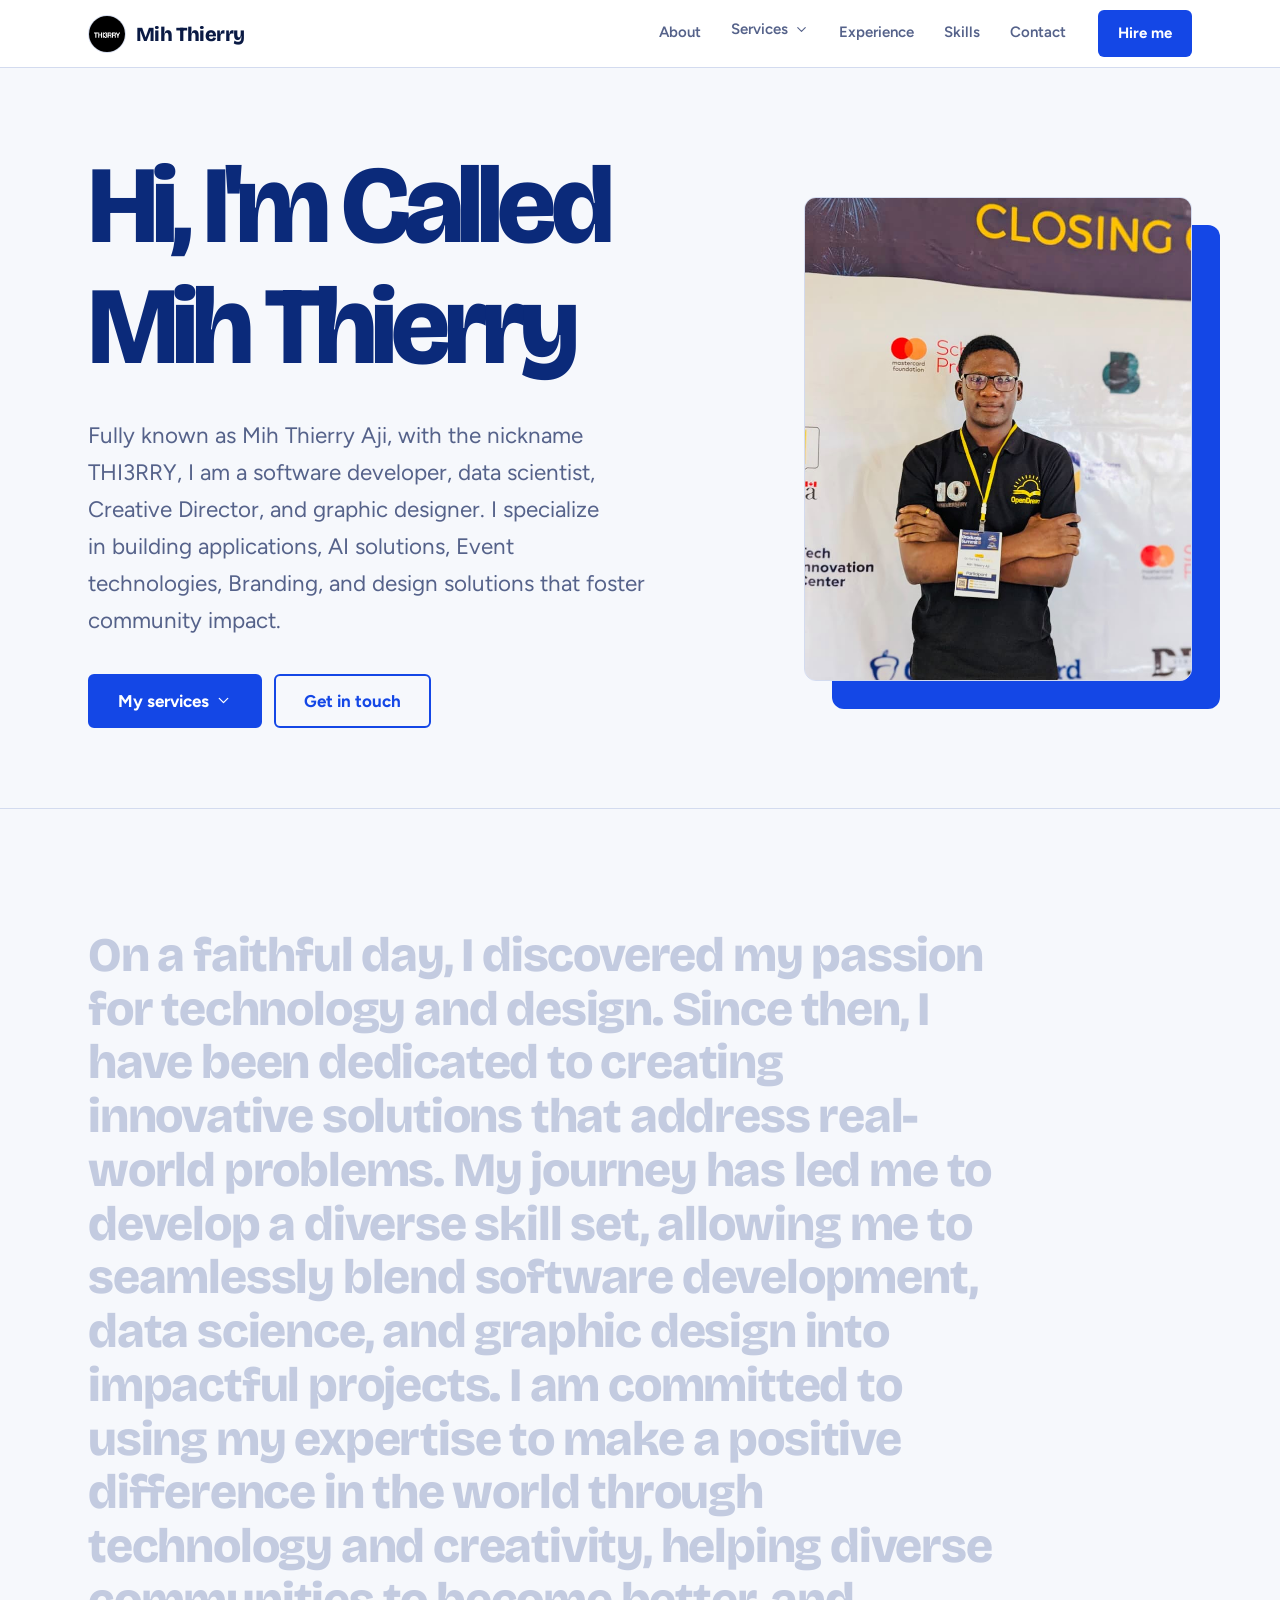
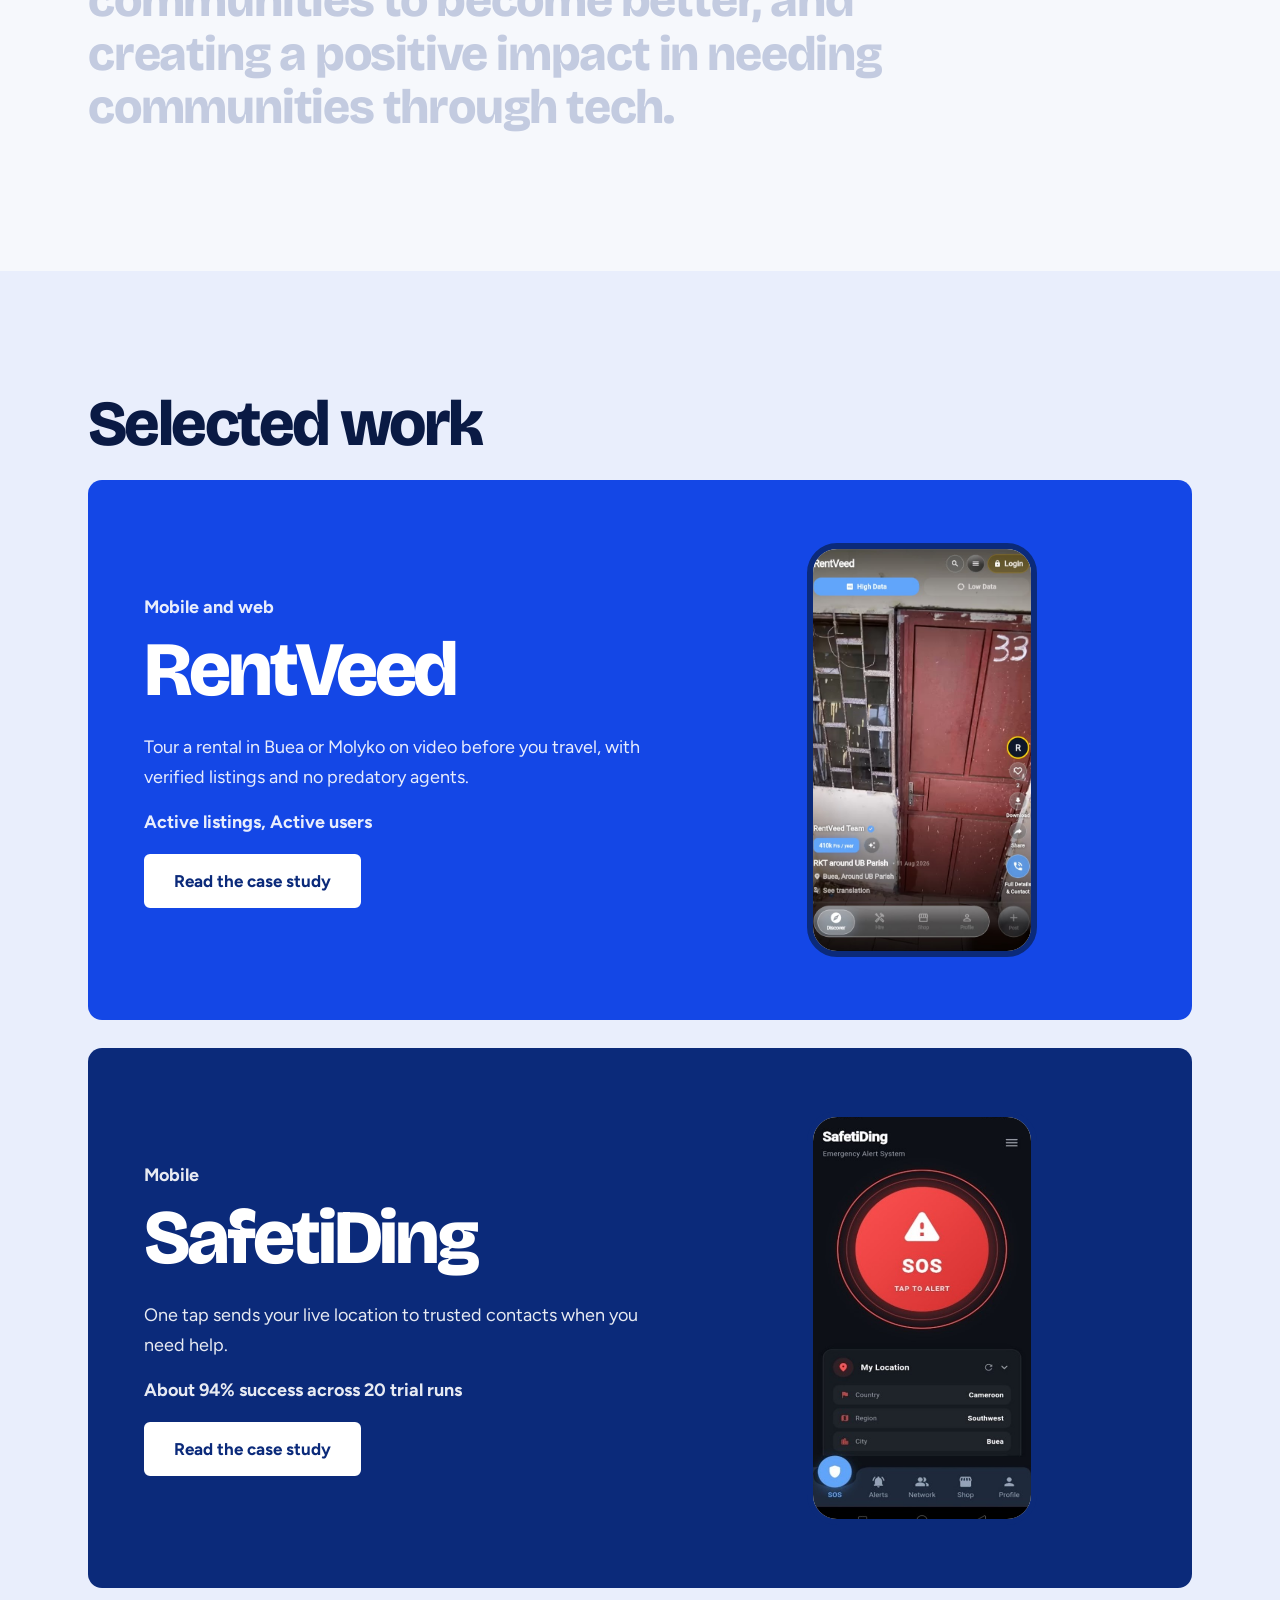
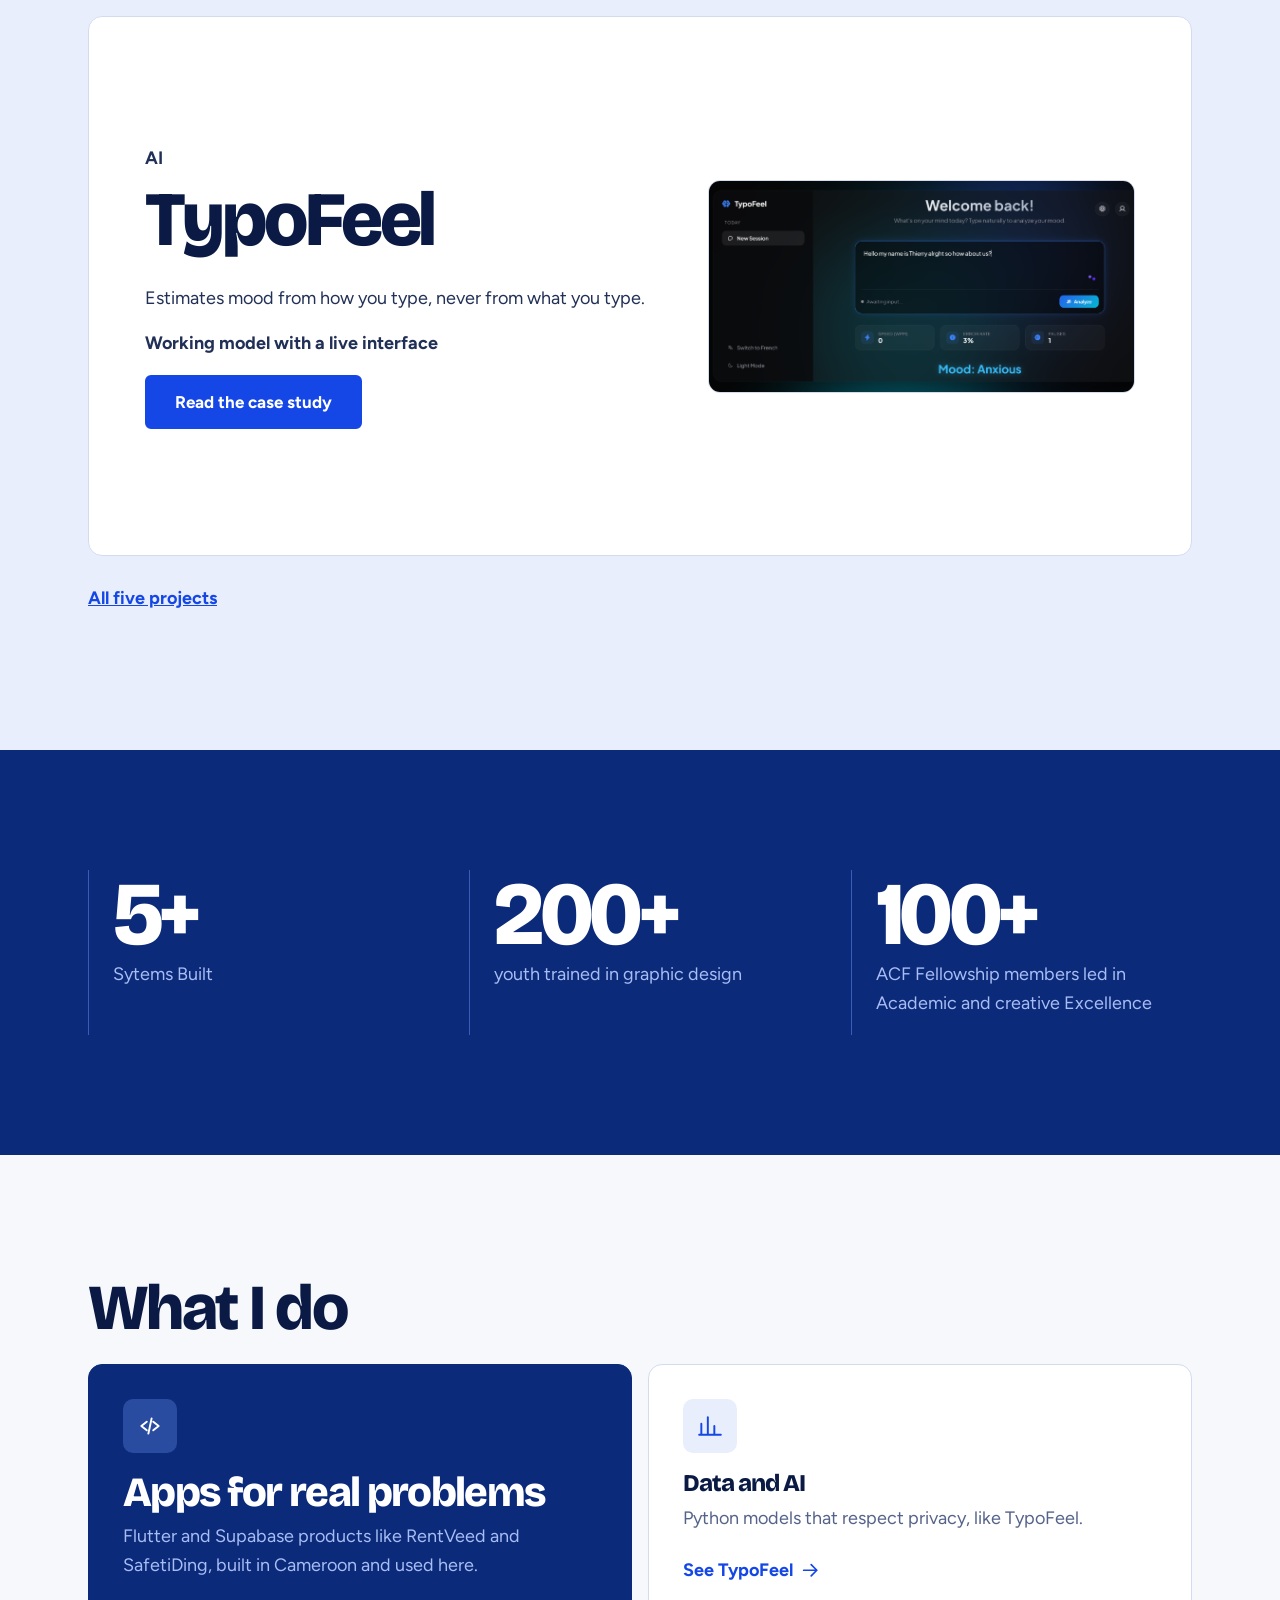
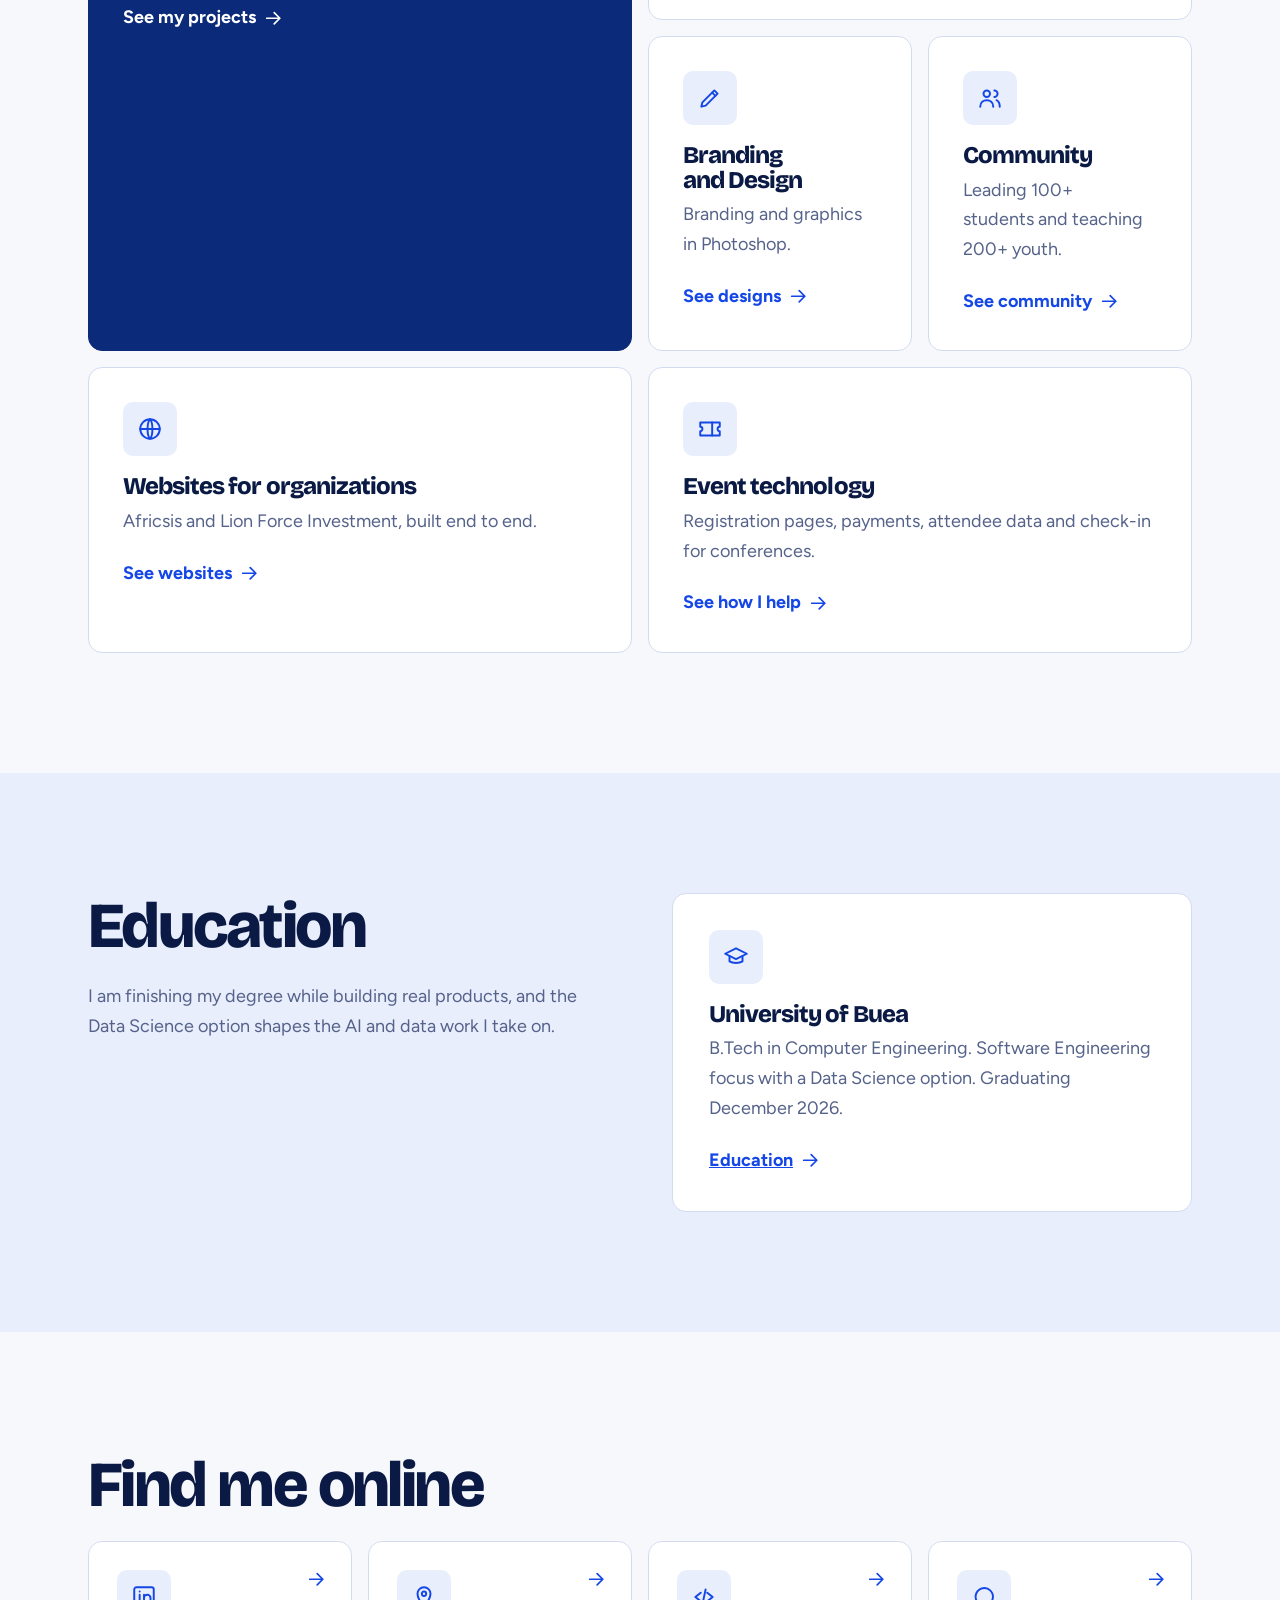
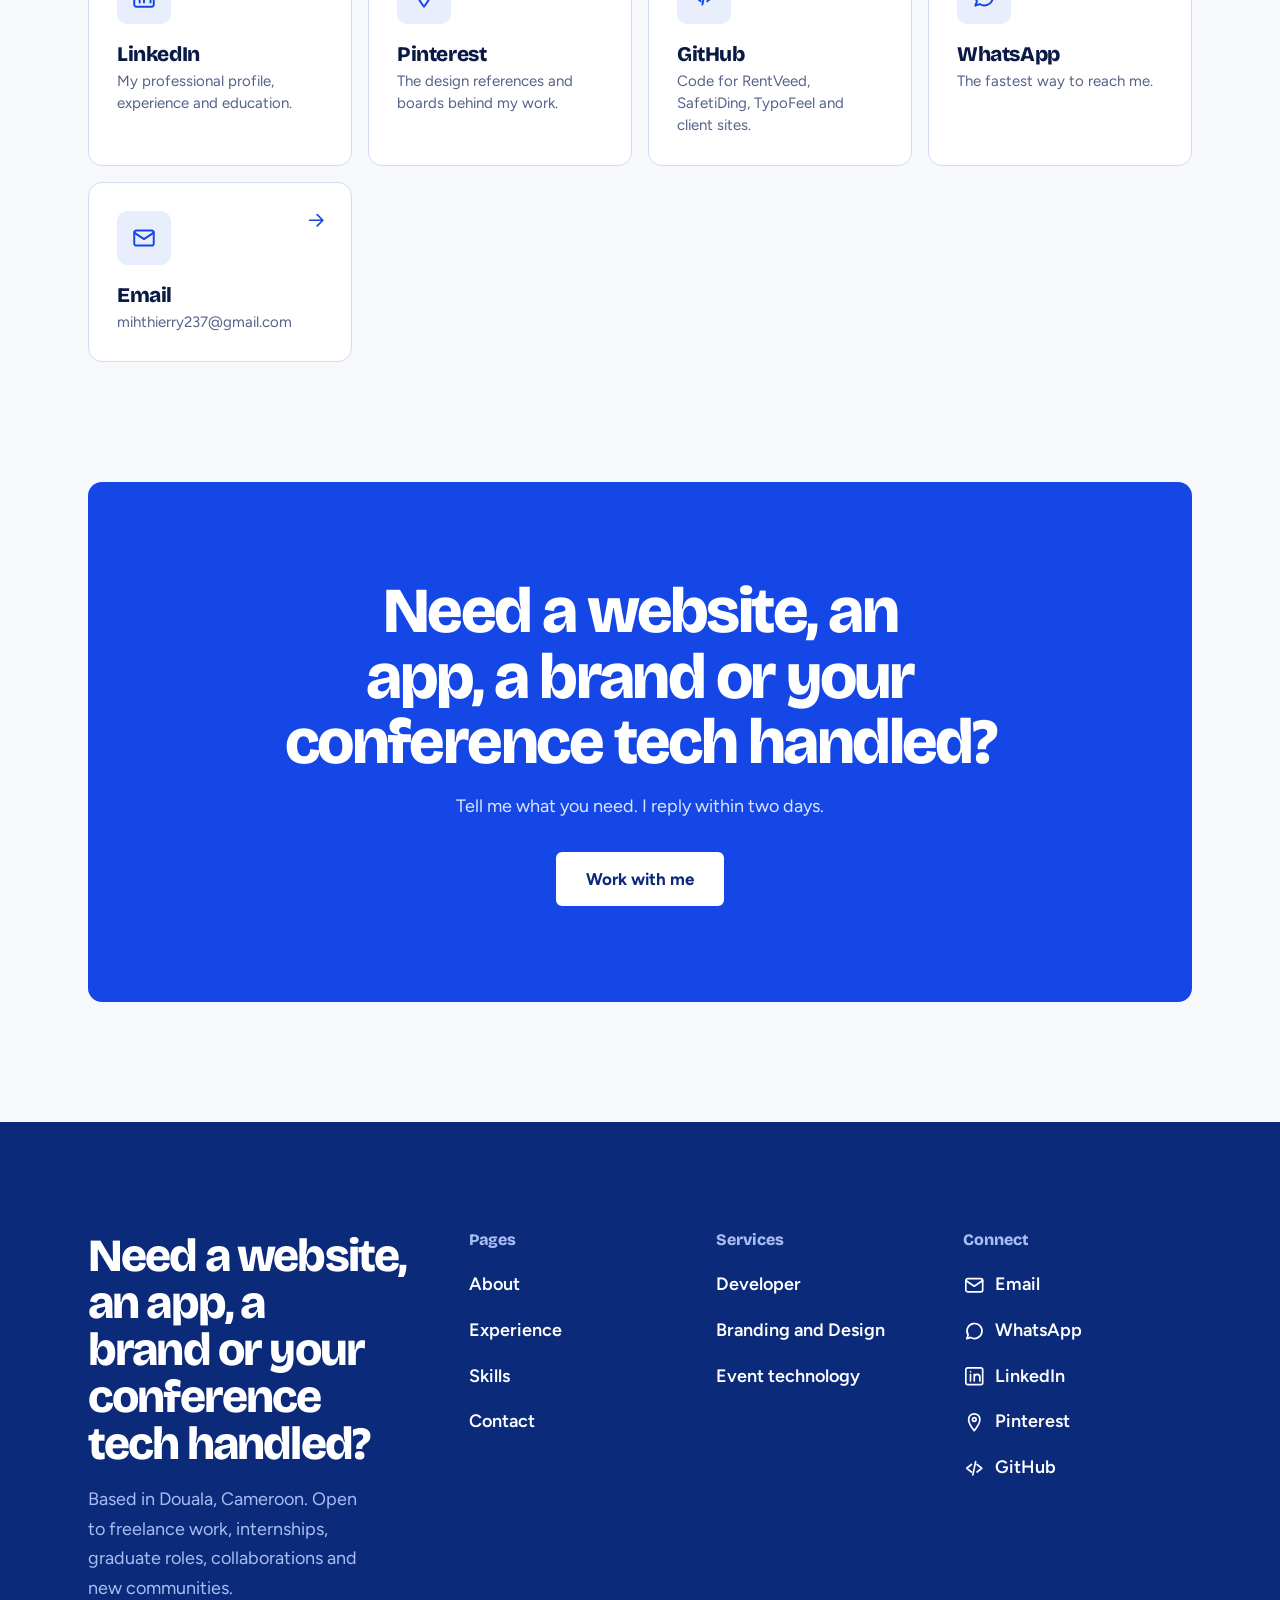
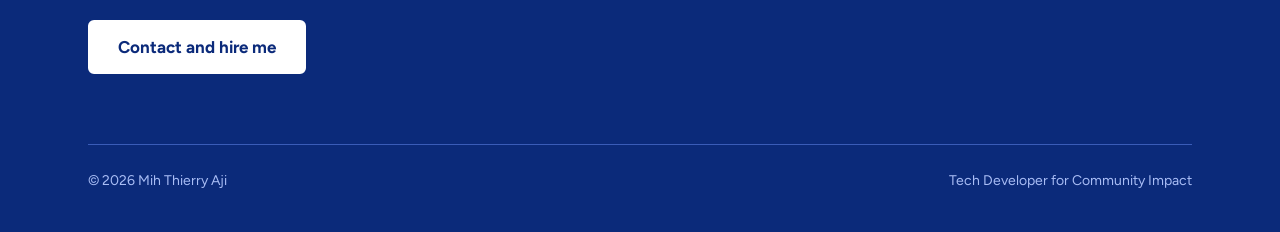
==== index.html @ f226b938 "Initial portfolio" ====
<!doctype html>
<html lang="en">
  <head>
    <meta charset="utf-8" />
    <meta name="viewport" content="width=device-width,initial-scale=1" />
    <title>Mih Thierry | Software Developer, Graphic Designer and Data Scientist</title>
    <meta
      name="description"
      content="Software developer and Data Science graduate in Douala, Cameroon, building apps, AI and design for local problems."
    />
    <link rel="preconnect" href="https://fonts.googleapis.com" />
    <link rel="preconnect" href="https://fonts.gstatic.com" crossorigin />
    <link
      href="https://fonts.googleapis.com/css2?family=Bricolage+Grotesque:opsz,wght@12..96,800&family=Figtree:wght@400;500;600;700&display=swap"
      rel="stylesheet"
    />
    <script>
      function fb(i) {
        var k = +(i.dataset.k || 0),
          X = ["png", "webp", "jpeg"];
        if (k < 3) {
          i.dataset.k = k + 1;
          i.src = i.src.replace(/\.[a-z]+$/i, "." + X[k]);
        } else i.remove();
      }
    </script>
    <link rel="stylesheet" href="css/style.css" />
  </head>
  <body data-page="index">
    <div id="site-header"></div>
    <main>
      <header class="hero h">
        <div class="w g">
          <div>
            <h1>
              <span class="ln"><span>Hi, I'm Called</span></span>
              <span class="ln"><span>Mih Thierry</span></span>
             
            </h1>
            <p>
            Fully known as Mih Thierry Aji, with the nickname THI3RRY, I am a software developer, data scientist, Creative Director, and graphic designer. I specialize in building applications, AI solutions, Event technologies, Branding, and design solutions that foster community impact.
            </p>
            <div class="acts">
              <div data-services></div>
              <a class="btn o" href="contact.html">Get in touch</a>
            </div>
          </div>
          <div class="pf">
            <figure
              class="fig t"
              data-alt="Portrait of Thierry, waist up, natural light, plain background"
            >
              <img
                src="images/home-hero-portrait.jpg"
                alt="Portrait of Thierry, waist up, natural light, plain background"
                onerror="fb(this)"
              />
            </figure>
          </div>
        </div>
      </header>
      <section>
        <div class="w">
          <p class="say">
           On a faithful day, I discovered my passion for technology and design.<br> Since then, I have been dedicated to creating innovative solutions that address real-world problems. <br>My journey has led me to develop a diverse skill set, allowing me to seamlessly blend software development, data science, and graphic design into impactful projects. I am committed to using my expertise to make a positive difference in the world through technology and creativity, helping diverse communities to become better, and creating a positive impact in needing communities through tech.
          </p>
        </div>
      </section>
      <section class="grey">
        <div class="w">
          <h2>Selected work</h2>
          <div class="stk">
            <div class="pc c0">
              <div>
                <p style="margin-bottom: 8px; font-weight: 700">Mobile and web</p>
                <h2>RentVeed</h2>
                <p>
                  Tour a rental in Buea or Molyko on video before you travel, with verified listings
                  and no predatory agents.
                </p>
                <p><b>Active listings, Active users</b></p>
                <a class="btn" href="rentveed.html">Read the case study</a>
              </div>
              <figure
                class="fig p"
                data-alt="RentVeed app on a phone showing the video listing feed"
              >
                <img
                  src="images/rentveed-hero.jpg"
                  alt="RentVeed app on a phone showing the video listing feed"
                  onerror="fb(this)"
                />
              </figure>
            </div>
            <div class="pc c1">
              <div>
                <p style="margin-bottom: 8px; font-weight: 700">Mobile</p>
                <h2>SafetiDing</h2>
                <p>One tap sends your live location to trusted contacts when you need help.</p>
                <p><b>About 94% success across 20 trial runs</b></p>
                <a class="btn" href="safetiding.html">Read the case study</a>
              </div>
              <figure class="fig p" data-alt="SafetiDing SOS screen on a phone">
                <img
                  src="images/safetiding-hero.jpg"
                  alt="SafetiDing SOS screen on a phone"
                  onerror="fb(this)"
                />
              </figure>
            </div>
            <div class="pc c2">
              <div>
                <p style="margin-bottom: 8px; font-weight: 700">AI</p>
                <h2>TypoFeel</h2>
                <p>Estimates mood from how you type, never from what you type.</p>
                <p><b>Working model with a live interface</b></p>
                <a class="btn" href="typofeel.html">Read the case study</a>
              </div>
               <figure class="fig" data-alt="TypoFeel interface">
              <img src="images/typofeel-hero.jpg" alt="TypoFeel interface" onerror="fb(this)" />
            </figure>
            </div>
          </div>
          <p style="margin-top: 20px">
            <a href="developer.html" style="color: var(--blue); font-weight: 700">
              All five projects
            </a>
          </p>
        </div>
      </section>
      <section class="dark">
        <div class="w">
          <div class="nums">
            <div>
              <b data-c="5">5+</b>
              <p>Sytems Built</p>
            </div>
            
            <div>
              <b data-c="200">200+</b>
              <p>youth trained in graphic design</p>
            </div>
            <div>
              <b data-c="100">100+</b>
              <p>ACF Fellowship members led in Academic and creative Excellence</p>
            </div>
          </div>
        </div>
      </section>
      <section>
        <div class="w">
          <h2>What I do</h2>
          <div class="bento">
            <a class="bc big" href="developer.html">
              <span class="ib">
                <svg class="ic" aria-hidden="true"><use href="#i-code" /></svg>
              </span>
              <h3>Apps for real problems</h3>
              <p>
                Flutter and Supabase products like RentVeed and SafetiDing, built in Cameroon and
                used here.
              </p>
              <span class="more">
                See my projects
                <svg class="ic" aria-hidden="true"><use href="#i-arrow" /></svg>
              </span>
            </a>
            <a class="bc w2" href="typofeel.html">
              <span class="ib">
                <svg class="ic" aria-hidden="true"><use href="#i-chart" /></svg>
              </span>
              <h3>Data and AI</h3>
              <p>Python models that respect privacy, like TypoFeel.</p>
              <span class="more">
                See TypoFeel
                <svg class="ic" aria-hidden="true"><use href="#i-arrow" /></svg>
              </span>
            </a>
            <a class="bc" href="design.html">
              <span class="ib">
                <svg class="ic" aria-hidden="true"><use href="#i-pen" /></svg>
              </span>
              <h3>Branding and Design</h3>
              <p>Branding and graphics in Photoshop.</p>
              <span class="more">
                See designs
                <svg class="ic" aria-hidden="true"><use href="#i-arrow" /></svg>
              </span>
            </a>
            <a class="bc" href="about.html#community">
              <span class="ib">
                <svg class="ic" aria-hidden="true"><use href="#i-users" /></svg>
              </span>
              <h3>Community</h3>
              <p>Leading 100+ students and teaching 200+ youth.</p>
              <span class="more">
                See community
                <svg class="ic" aria-hidden="true"><use href="#i-arrow" /></svg>
              </span>
            </a>
            <a class="bc w2" href="developer.html">
              <span class="ib">
                <svg class="ic" aria-hidden="true"><use href="#i-globe" /></svg>
              </span>
              <h3>Websites for organizations</h3>
              <p>Africsis and Lion Force Investment, built end to end.</p>
              <span class="more">
                See websites
                <svg class="ic" aria-hidden="true"><use href="#i-arrow" /></svg>
              </span>
            </a>
            <a class="bc w2" href="events.html">
              <span class="ib">
                <svg class="ic" aria-hidden="true"><use href="#i-ticket" /></svg>
              </span>
              <h3>Event technology</h3>
              <p>Registration pages, payments, attendee data and check-in for conferences.</p>
              <span class="more">
                See how I help
                <svg class="ic" aria-hidden="true"><use href="#i-arrow" /></svg>
              </span>
            </a>
          </div>
        </div>
      </section>
      <section class="grey">
        <div class="w two" style="align-items: start">
          <div>
            <h2>Education</h2>
            <p>
              I am finishing my degree while building real products, and the Data Science option
              shapes the AI and data work I take on.
            </p>
          </div>
          <div class="card">
            <div class="ib">
              <svg class="ic" aria-hidden="true"><use href="#i-cap" /></svg>
            </div>
            <h3>University of Buea</h3>
            <p>
              B.Tech in Computer Engineering. Software Engineering focus with a Data Science option.
              Graduating December 2026.
            </p>
            <a class="more" href="about.html#education">
              Education
              <svg class="ic" aria-hidden="true"><use href="#i-arrow" /></svg>
            </a>
          </div>
        </div>
      </section>
      <section>
        <div class="w">
          <h2>Find me online</h2>
          <div class="scs">
            <a
              class="sc"
              href="https://www.linkedin.com/in/mih-thierry-01a104377"
              target="_blank"
              rel="noopener"
            >
              <span class="ib">
                <svg class="ic" aria-hidden="true"><use href="#i-in" /></svg>
              </span>
              <b>LinkedIn</b>
              <span>My professional profile, experience and education.</span>
              <svg class="ic go" aria-hidden="true"><use href="#i-arrow" /></svg>
            </a>
            <a class="sc" href="https://pin.it/66Hg5fz6U" target="_blank" rel="noopener">
              <span class="ib">
                <svg class="ic" aria-hidden="true"><use href="#i-pin" /></svg>
              </span>
              <b>Pinterest</b>
              <span>The design references and boards behind my work.</span>
              <svg class="ic go" aria-hidden="true"><use href="#i-arrow" /></svg>
            </a>
            <a class="sc" href="https://github.com/THI3RRY-ui" target="_blank" rel="noopener">
              <span class="ib">
                <svg class="ic" aria-hidden="true"><use href="#i-code" /></svg>
              </span>
              <b>GitHub</b>
              <span>Code for RentVeed, SafetiDing, TypoFeel and client sites.</span>
              <svg class="ic go" aria-hidden="true"><use href="#i-arrow" /></svg>
            </a>
            <a class="sc" href="https://wa.me/237654989932" target="_blank" rel="noopener">
              <span class="ib">
                <svg class="ic" aria-hidden="true"><use href="#i-chat" /></svg>
              </span>
              <b>WhatsApp</b>
              <span>The fastest way to reach me.</span>
              <svg class="ic go" aria-hidden="true"><use href="#i-arrow" /></svg>
            </a>
            <a class="sc" href="mailto:mihthierry237@gmail.com">
              <span class="ib">
                <svg class="ic" aria-hidden="true"><use href="#i-mail" /></svg>
              </span>
              <b>Email</b>
              <span>mihthierry237@gmail.com</span>
              <svg class="ic go" aria-hidden="true"><use href="#i-arrow" /></svg>
            </a>
          </div>
        </div>
      </section>
      <section style="padding-top: 0">
        <div class="w">
          <div class="cta">
            <h2>Need a website, an app, a brand or your conference tech handled?</h2>
            <p>Tell me what you need. I reply within two days.</p>
            <a class="btn" href="contact.html">Work with me</a>
          </div>
        </div>
      </section>
    </main>
    <div id="site-footer"></div>
    <script src="js/layout.js"></script>
    <script src="js/main.js"></script>
  </body>
</html>
---- css/style.css ----
/* ===== Colors: change the whole site here ===== */
:root {
  --bg: #f6f8fc;
  --ink: #0a1a44;
  --mut: #55628a;
  --blue: #1447e6;
  --deep: #0b2a7a;
  --tint: #e9eefc;
  --line: #d3dbef;
  --amb: #f5b324;
}


/* ===== Reset and base ===== */
* {
  box-sizing: border-box;
  margin: 0;
  padding: 0;
}
html {
  scroll-behavior: smooth;
}
body {
  font:
    18px/1.65 Figtree,
    system-ui,
    sans-serif;
  color: var(--ink);
  background: var(--bg);
  -webkit-font-smoothing: antialiased;
  overflow-x: hidden;
}
h1,
h2,
h3 {
  font-family: "Bricolage Grotesque", system-ui, sans-serif;
  font-weight: 800;
  letter-spacing: -0.04em;
  line-height: 1.02;
}
a {
  color: inherit;
}
.w {
  max-width: 1160px;
  margin: auto;
  padding: 0 28px;
}
section {
  padding: 120px 0;
}
p {
  color: var(--mut);
  max-width: 60ch;
  margin-bottom: 16px;
}
h1 {
  font-size: clamp(3rem, 8vw, 6.8rem);
}
h2 {
  font-size: clamp(2.2rem, 5vw, 4rem);
  margin-bottom: 24px;
}
h3 {
  font-size: 1.5rem;
  margin-bottom: 8px;
}
/* ===== Navigation and mobile menu ===== */
nav.top {
  position: fixed;
  top: 0;
  left: 0;
  right: 0;
  z-index: 50;
  height: 68px;
  background: #fff;
  border-bottom: 1px solid var(--line);
}
nav.top .w {
  display: flex;
  align-items: center;
  height: 68px;
  gap: 8px;
}
nav.top .me {
  font: 800 20px "Bricolage Grotesque";
  letter-spacing: -0.03em;
  text-decoration: none;
  margin-right: auto;
}
.dl {
  display: flex;
  gap: 6px;
}
nav.top a.l {
  text-decoration: none;
  font-size: 15px;
  font-weight: 600;
  color: var(--mut);
  padding: 6px 12px;
  border-bottom: 2px solid transparent;
  transition:
    color 0.2s,
    border-color 0.2s;
}
nav.top a.l:hover,
nav.top a.on {
  color: var(--blue);
  border-color: var(--blue);
}
.pill {
  background: var(--blue);
  color: #fff;
  text-decoration: none;
  font-weight: 700;
  font-size: 15px;
  padding: 11px 20px;
  border-radius: 6px;
  margin-left: 12px;
  transition: background 0.2s;
}
.pill:hover {
  background: var(--deep);
}
#mb {
  display: none;
  width: 48px;
  height: 48px;
  border: 1.5px solid var(--ink);
  border-radius: 8px;
  background: none;
  position: relative;
  cursor: pointer;
}
#mb i,
#mb i:before,
#mb i:after {
  position: absolute;
  height: 2px;
  background: var(--ink);
  transition:
    transform 0.25s,
    top 0.25s,
    background 0.25s;
}
#mb i {
  left: 12px;
  right: 12px;
  top: 22px;
}
#mb i:before,
#mb i:after {
  content: "";
  left: 0;
  right: 0;
}
#mb i:before {
  top: -7px;
}
#mb i:after {
  top: 7px;
}
nav.top.open #mb i {
  background: transparent;
}
nav.top.open #mb i:before {
  top: 0;
  transform: rotate(45deg);
}
nav.top.open #mb i:after {
  top: 0;
  transform: rotate(-45deg);
}
.dl .m {
  display: none;
}
/* ===== Hero and page headers ===== */
.hero {
  padding: 150px 0 80px;
  border-bottom: 1px solid var(--line);
}
.hero.s {
  padding: 170px 0 80px;
}
.hero h1 {
  color: var(--deep);
}
.hero p {
  font-size: clamp(1.15rem, 2vw, 1.4rem);
  margin: 26px 0 34px;
  max-width: 40ch;
}
.hero h1,
.hero p,
.hero .acts {
  animation: in 1s cubic-bezier(0.16, 1, 0.3, 1) both;
}
.hero p,
.hero .acts {
  animation-delay: 0.2s;
}
.hero.h h1 {
  animation: none;
}
@keyframes in {
  from {
    opacity: 0;
    transform: translateY(34px);
  }
}
.hero .g {
  display: grid;
  grid-template-columns: 1.25fr 0.75fr;
  gap: 70px;
  align-items: center;
}
.ln {
  display: block;
  overflow: hidden;
  padding-bottom: 0.08em;
}
.ln > span {
  display: block;
  animation: ln 1.1s cubic-bezier(0.16, 1, 0.3, 1) both;
}
.ln:nth-child(2) > span {
  animation-delay: 0.12s;
}
.ln:nth-child(3) > span {
  animation-delay: 0.24s;
}
@keyframes ln {
  from {
    transform: translateY(105%);
  }
}
.pf {
  position: relative;
}
/* ===== Home portrait ===== */
.pf:before {
  content: "";
  position: absolute;
  left: 28px;
  top: 28px;
  right: -28px;
  bottom: -28px;
  background: var(--blue);
  border-radius: 12px;
}
.pf /* ===== Image slots and placeholders ===== */
.fig {
  position: relative;
  z-index: 1;
}
.hf {
  display: grid;
  grid-template-columns: repeat(3, 1fr);
  gap: 30px;
  margin-top: 80px;
  padding-top: 28px;
  border-top: 1px solid var(--line);
}
.hf b {
  display: block;
  font-size: 14px;
  color: var(--blue);
  margin-bottom: 2px;
}
.acts {
  display: flex;
  gap: 12px;
  flex-wrap: wrap;
}
/* ===== Buttons ===== */
.btn {
  display: inline-block;
  padding: 15px 28px;
  border-radius: 6px;
  font: 700 17px Figtree;
  text-decoration: none;
  background: var(--blue);
  color: #fff;
  border: 2px solid var(--blue);
  cursor: pointer;
  transition:
    background 0.2s,
    color 0.2s,
    transform 0.2s;
}
.btn:hover {
  background: var(--deep);
  border-color: var(--deep);
  transform: translateY(-3px);
}
.btn.o {
  background: none;
  color: var(--blue);
}
.btn.o:hover {
  background: var(--blue);
  color: #fff;
}
.dark {
  background: var(--deep);
  color: #fff;
}
.dark p {
  color: #a9bdf5;
}
.grey {
  background: var(--tint);
}
/* ===== Home: statement that lights up while scrolling ===== */
.say {
  font: 800 clamp(1.5rem, 4.6vw, 3rem)/1.12 "Bricolage Grotesque";
  letter-spacing: -0.025em;
  max-width: 19em;
  color: var(--ink);
}
.say span {
  color: #c3cbe0;
  transition: color 0.35s;
}
.say span.on {
  color: var(--ink);
}
/* ===== Home: stacked project panels ===== */
.stk .pc {
  position: sticky;
  top: 96px;
  display: grid;
  grid-template-columns: 1.1fr 0.9fr;
  gap: 40px;
  align-items: center;
  min-height: 540px;
  padding: 56px;
  border-radius: 14px;
  margin-bottom: 28px;
  background: var(--bgc);
  color: var(--fg);
}
.pc:nth-child(2) {
  top: 116px;
}
.pc:nth-child(3) {
  top: 136px;
}
.pc h2 {
  font-size: clamp(2.8rem, 6vw, 5rem);
}
.pc p {
  color: inherit;
  opacity: 0.9;
}
.c0 {
  --bgc: var(--blue);
  --fg: #fff;
}
.c1 {
  --bgc: var(--deep);
  --fg: #fff;
}
.c2 {
  --bgc: #fff;
  --fg: var(--ink);
  border: 1px solid var(--line);
}
.c0 .btn,
.c1 .btn {
  background: #fff;
  color: var(--deep);
  border-color: #fff;
}
.c0 .btn:hover,
.c1 .btn:hover {
  background: var(--amb);
  border-color: var(--amb);
  color: var(--ink);
}
/* ===== Home: What I do tiles ===== */
.bento {
  display: grid;
  grid-template-columns: repeat(4, 1fr);
  gap: 16px;
}
.bc {
  border-radius: 14px;
  padding: 34px;
  background: #fff;
  border: 1px solid var(--line);
  transition:
    background 0.3s,
    color 0.3s,
    border-color 0.3s;
}
.bc p {
  transition: color 0.3s;
}
.bc.big {
  grid-column: span 2;
  grid-row: span 2;
  background: var(--deep);
  color: #fff;
  border-color: var(--deep);
}
.bc.big p {
  color: #a9bdf5;
}
.bc.big h3 {
  font-size: 2.6rem;
}
.w2 {
  grid-column: span 2;
}
.bc.wide {
  grid-column: span 4;
  background: var(--tint);
}
/* ===== Numbers and call to action ===== */
.nums {
  display: grid;
  grid-template-columns: repeat(auto-fit, minmax(200px, 1fr));
  gap: 40px;
}
.nums b {
  display: block;
  font: 800 clamp(3.2rem, 7vw, 5.6rem)/1 "Bricolage Grotesque";
  letter-spacing: -0.05em;
}
.cta {
  background: var(--blue);
  color: #fff;
  border-radius: 14px;
  padding: 96px 40px;
  text-align: center;
}
.cta h2 {
  max-width: 14em;
  margin: 0 auto 18px;
}
.cta p {
  margin: 0 auto 30px;
  color: #dbe5ff;
}
.cta .btn {
  background: #fff;
  color: var(--deep);
  border-color: #fff;
}
.cta .btn:hover {
  background: var(--amb);
  border-color: var(--amb);
  color: var(--ink);
}
.fig {
  position: relative;
  overflow: hidden;
  border-radius: 12px;
  background: var(--tint);
  border: 1px solid var(--line);
  aspect-ratio: 40/20;
  display: flex;
  align-items: center;
  justify-content: center;
  text-align: center;
  padding: 20px;
}
.fig:after {
  content: attr(data-alt);
  color: var(--blue);
  font-weight: 600;
  font-size: 15px;
  max-width: 26ch;
  line-height: 1.4;
}
.fig img {
  position: absolute;
  inset: 0;
  width: 100%;
  height: 100%;
  object-fit: cover;
  z-index: 1;
}
.fig.p {
  aspect-ratio: 15/27;
  max-width: 230px;
  margin: auto;
  border: 6px solid var(--deep);
  border-radius: 30px;
}
.fig.sq {
  aspect-ratio: 1;
}
.fig.t {
  aspect-ratio: 4/5;
}
/* ===== Cards and layouts ===== */
.gal {
  display: grid;
  gap: 20px;
  grid-template-columns: repeat(auto-fit, minmax(280px, 1fr));
  align-items: center;
}
.cards {
  display: grid;
  grid-template-columns: repeat(auto-fit, minmax(280px, 1fr));
  gap: 20px;
}
.card {
  background: #fff;
  border: 1px solid var(--line);
  border-radius: 14px;
  padding: 36px;
  transition:
    border-color 0.25s,
    transform 0.25s;
}
.card:hover {
  border-color: var(--blue);
  transform: translateY(-5px);
}
.card.d {
  background: var(--deep);
  color: #fff;
  border-color: var(--deep);
}
.card.d p {
  color: #a9bdf5;
}
.two {
  display: grid;
  grid-template-columns: 1fr 1fr;
  gap: 64px;
  align-items: center;
}
/* ===== Developer page list and filters ===== */
.list a {
  display: flex;
  justify-content: space-between;
  align-items: baseline;
  gap: 20px;
  padding: 30px 0;
  border-top: 1px solid var(--line);
  text-decoration: none;
  transition:
    padding 0.35s,
    color 0.25s;
}
.list a:last-child {
  border-bottom: 1px solid var(--line);
}
.list a:hover {
  padding-left: 18px;
  color: var(--blue);
}
.list h3 {
  font-size: clamp(1.7rem, 3.6vw, 2.7rem);
  margin: 0;
}
.list span {
  color: var(--mut);
  font-weight: 600;
  white-space: nowrap;
}
.chips {
  display: flex;
  gap: 8px;
  flex-wrap: wrap;
  margin-bottom: 30px;
}
.chips button {
  font: 700 15px Figtree;
  padding: 10px 20px;
  border-radius: 6px;
  border: 1.5px solid var(--ink);
  background: none;
  color: var(--ink);
  cursor: pointer;
}
.chips button.on {
  background: var(--ink);
  color: #fff;
}
/* ===== Project pages: facts, tags and lists ===== */
.facts {
  display: grid;
  grid-template-columns: repeat(auto-fit, minmax(220px, 1fr));
  gap: 40px;
  border-top: 1px solid var(--line);
  padding-top: 36px;
}
.facts b {
  display: block;
  font-size: 14px;
  color: var(--blue);
  margin-bottom: 4px;
}
.tags span {
  display: inline-block;
  margin: 0 8px 8px 0;
  padding: 9px 18px;
  border-radius: 6px;
  background: #fff;
  border: 1px solid var(--line);
  font-weight: 600;
  font-size: 15px;
}
ul.pts {
  list-style: none;
}
ul.pts li {
  padding: 18px 0 18px 36px;
  border-top: 1px solid var(--line);
  position: relative;
  font-size: 1.1rem;
}
ul.pts li:before {
  content: "";
  position: absolute;
  left: 0;
  top: 30px;
  width: 16px;
  height: 4px;
  background: var(--blue);
}
.tl div {
  padding: 26px 0;
  border-top: 1px solid var(--line);
  color: var(--mut);
}
.tl b {
  display: block;
  color: var(--ink);
  font-size: 1.25rem;
  letter-spacing: -0.02em;
}
/* ===== Forms and TypoFeel demo ===== */
input,
textarea,
select {
  width: 100%;
  font: 18px Figtree;
  padding: 17px 20px;
  border: 1.5px solid var(--line);
  border-radius: 8px;
  background: #fff;
  margin-bottom: 14px;
  color: var(--ink);
}
input:focus,
textarea:focus,
a:focus-visible,
button:focus-visible {
  outline: 3px solid var(--blue);
  outline-offset: 3px;
}
.rh {
  display: flex;
  gap: 4px;
  align-items: flex-end;
  height: 110px;
}
.rh i {
  flex: 1;
  background: var(--blue);
  min-height: 4px;
  transition: height 0.15s;
}
/* ===== Next project and footer ===== */
.next {
  display: block;
  text-decoration: none;
  padding: 110px 0;
  background: var(--deep);
  color: #fff;
}
.next small {
  color: #a9bdf5;
  font-weight: 600;
}
.next h2 {
  margin: 8px 0 0;
  transition: padding 0.35s;
}
.next:hover h2 {
  padding-left: 22px;
}
footer {
  background: var(--deep);
  color: #a9bdf5;
  padding: 100px 0 50px;
}
footer h2 {
  color: #fff;
  max-width: 14em;
}
footer p {
  color: #a9bdf5;
}
footer .ln {
  display: flex;
  gap: 28px;
  flex-wrap: wrap;
  margin: 30px 0 60px;
  overflow: visible;
}
footer a {
  color: #fff;
  font-weight: 700;
  text-decoration: none;
  border-bottom: 2px solid transparent;
}
footer a:hover {
  border-color: var(--amb);
}
footer small {
  font-size: 14px;
}
@media (max-width: 860px) {
  section {
    padding: 80px 0;
  }
  .hero .g,
  .two,
  .stk .pc {
    grid-template-columns: 1fr;
  }
  .stk .pc {
    position: relative;
    top: 0 !important;
    padding: 34px;
    min-height: 0;
  }
  .bento {
    grid-template-columns: 1fr;
  }
  .bc.big,
  .w2,
  .bc.wide {
    grid-column: auto;
    grid-row: auto;
  }
  .hf {
    grid-template-columns: 1fr;
  }
  .pf {
    margin-right: 28px;
  }
  .two {
    gap: 40px;
  }
  body {
    font-size: 17px;
  }
}
@media (prefers-reduced-motion: reduce) {
  * {
    animation: none !important;
    transition: none !important;
  }
  html {
    scroll-behavior: auto;
  }
}

/* ===== Icons, social cards and forms ===== */
.ic {
  width: 1.25em;
  height: 1.25em;
  stroke: currentColor;
  fill: none;
  stroke-width: 1.8;
  stroke-linecap: round;
  stroke-linejoin: round;
  vertical-align: -0.25em;
  flex: none;
}
.btn .ic {
  margin-right: 8px;
}
.ib {
  width: 54px;
  height: 54px;
  border-radius: 10px;
  background: var(--tint);
  color: var(--blue);
  display: grid;
  place-items: center;
  margin-bottom: 18px;
  transition:
    background 0.3s,
    color 0.3s;
}
.ib .ic {
  width: 26px;
  height: 26px;
}
.bc.big .ib,
.card.d .ib {
  background: #2a4ca0;
  color: #fff;
}
a.bc,
a.card,
a.sc {
  display: block;
  text-decoration: none;
  color: inherit;
}
.more {
  display: inline-flex;
  gap: 6px;
  align-items: center;
  font-weight: 700;
  color: var(--blue);
  margin-top: 6px;
}
.bc.big .more {
  color: #fff;
}
.scs {
  display: grid;
  grid-template-columns: repeat(auto-fit, minmax(210px, 1fr));
  gap: 16px;
}
.sc {
  position: relative;
  padding: 28px;
  background: #fff;
  border: 1px solid var(--line);
  border-radius: 14px;
  transition: border-color 0.25s;
}
.sc b {
  display: block;
  font: 800 1.3rem "Bricolage Grotesque";
  letter-spacing: -0.02em;
}
.sc span:not(.ib) {
  display: block;
  color: var(--mut);
  font-size: 15px;
  line-height: 1.45;
  margin-top: 4px;
}
.sc .go {
  position: absolute;
  top: 26px;
  right: 24px;
  color: var(--blue);
  transition: transform 0.25s;
}
.fm {
  display: grid;
  gap: 0;
}
.fm .acts {
  margin-top: 6px;
}
.fm .btn {
  display: inline-flex;
  align-items: center;
}
select:invalid {
  color: var(--mut);
}
select option {
  color: var(--ink);
}
.fm .er {
  color: #b3261e;
  font-size: 15px;
  font-weight: 600;
  margin: -6px 0 14px;
}
.fm .alert {
  background: #fdecea;
  border: 1.5px solid #b3261e;
  color: #7a1712;
  border-radius: 8px;
  padding: 14px 18px;
  margin-bottom: 18px;
  font-weight: 600;
}
.fm [aria-invalid="true"] {
  border-color: #b3261e;
  background: #fffafa;
}
.fm [aria-invalid="true"]:focus {
  outline-color: #b3261e;
}
.fm .mailfb {
  margin-top: 22px;
  padding: 18px 20px;
  background: var(--tint);
  border: 1px solid var(--line);
  border-radius: 12px;
}
.fm .mailfb p {
  color: var(--ink);
  margin-bottom: 12px;
}
.fm .mailfb small {
  display: block;
  margin-top: 10px;
  color: var(--mut);
}
footer .ln a {
  display: inline-flex;
  align-items: center;
  gap: 8px;
  padding: 6px 0;
}
@media (hover: hover) {
  .bc:hover {
    background: var(--blue);
    color: #fff;
    border-color: var(--blue);
  }
  .bc:hover p,
  .bc:hover .more {
    color: #dbe5ff;
  }
  .bc:hover .ib {
    background: #3a62ee;
    color: #fff;
  }
  .sc:hover {
    border-color: var(--blue);
  }
  .sc:hover .go {
    transform: translateX(5px);
  }
}
/* ===== Responsive: tablets and phones ===== */
@media (max-width: 1040px) {
  .dl {
    display: none;
  }
  nav.top .pill {
    display: none;
  }
  #mb {
    display: block;
  }
  nav.top.open .dl {
    display: flex;
    position: absolute;
    top: 68px;
    left: 0;
    right: 0;
    flex-direction: column;
    gap: 0;
    background: #fff;
    border-bottom: 1px solid var(--line);
    padding: 6px 24px 24px;
    max-height: calc(100vh - 68px);
    overflow: auto;
  }
  nav.top.open .dl a.l {
    font-size: 19px;
    padding: 16px 4px;
    border-bottom: 1px solid var(--line);
  }
  nav.top.open .dl a.m {
    display: block;
    background: var(--blue);
    color: #fff;
    text-align: center;
    border-radius: 8px;
    margin-top: 16px;
    border: 0;
  }
}
@media (max-width: 860px) {
  .btn {
    width: 100%;
    text-align: center;
  }
  .acts {
    flex-direction: column;
  }
  .pc .btn {
    width: auto;
  }
  .sc,
  .bc,
  .card {
    padding: 24px;
  }
  .hero {
    padding-top: 120px;
  }
  .hero.s {
    padding-top: 130px;
  }
}

/* ===== Header: logo circle and services dropdown ===== */
nav.top .me {
  display: inline-flex;
  align-items: center;
  gap: 10px;
}
.logo {
  position: relative;
  width: 38px;
  height: 38px;
  border-radius: 50%;
  background: var(--tint);
  border: 1.5px solid var(--line);
  overflow: hidden;
  flex: none;
}
.logo img {
  display: block;
  width: 100%;
  height: 100%;
  object-fit: cover;
}
.dd {
  position: relative;
}
nav.top .dd > button.l {
  display: inline-flex;
  align-items: center;
  background: none;
  border: 0;
  border-bottom: 2px solid transparent;
  font: 600 15px Figtree;
  color: var(--mut);
  padding: 6px 12px;
  cursor: pointer;
  transition:
    color 0.2s,
    border-color 0.2s;
}
nav.top .dd > button.l:hover,
nav.top .dd > button.on,
nav.top .dd.open > button.l {
  color: var(--blue);
  border-color: var(--blue);
}
.dd > button .dn {
  margin: 0 0 0 6px;
  width: 1em;
  height: 1em;
  transition: transform 0.25s;
}
.dd.open > button .dn {
  transform: rotate(180deg);
}
.dd > button.btn {
  display: inline-flex;
  align-items: center;
}
.menu {
  display: none;
  position: absolute;
  top: calc(100% + 10px);
  left: 0;
  min-width: 340px;
  background: #fff;
  border: 1px solid var(--line);
  border-radius: 12px;
  padding: 8px;
  z-index: 60;
}
.dd.open .menu {
  display: block;
}
.menu a {
  display: flex;
  gap: 14px;
  align-items: flex-start;
  padding: 12px;
  border-radius: 8px;
  text-decoration: none;
  color: var(--ink);
  transition: background 0.2s;
}
.menu a:hover {
  background: var(--tint);
}
.menu .mi {
  width: 40px;
  height: 40px;
  border-radius: 8px;
  background: var(--tint);
  color: var(--blue);
  display: grid;
  place-items: center;
  flex: none;
}
.menu b {
  display: block;
  font-size: 16px;
}
.menu small {
  display: block;
  color: var(--mut);
  font-size: 14px;
  line-height: 1.4;
}
.menu a.all {
  justify-content: space-between;
  align-items: center;
  color: var(--blue);
  font-weight: 700;
  border-top: 1px solid var(--line);
  border-radius: 0 0 8px 8px;
  margin-top: 4px;
}
/* ===== About: story box that scrolls ===== */
.story {
  max-height: 15rem;
  overflow-y: auto;
  padding-right: 16px;
  scrollbar-width: thin;
  scrollbar-color: var(--blue) transparent;
}
.story::-webkit-scrollbar {
  width: 6px;
}
.story::-webkit-scrollbar-thumb {
  background: var(--blue);
  border-radius: 3px;
}
.story p {
  max-width: none;
  color: var(--ink);
}
.hint {
  display: none;
  align-items: center;
  gap: 8px;
  color: var(--blue);
  font-weight: 700;
  font-size: 15px;
  margin-top: 12px;
}
.hint.show {
  display: flex;
}
.hint .ic {
  animation: nudge 1.6s ease-in-out infinite;
}
@keyframes nudge {
  50% {
    transform: translateY(5px);
  }
}
/* ===== About: education certificate ===== */
.cert {
  display: grid;
  grid-template-columns: 1fr auto;
  gap: 40px;
  align-items: center;
  background: #fff;
  border: 2px solid var(--deep);
  outline: 1px solid var(--line);
  outline-offset: -12px;
  border-radius: 6px;
  padding: 56px;
}
.cert .cl {
  color: var(--blue);
  font-weight: 700;
  margin-bottom: 8px;
}
.cert h3 {
  font-size: clamp(2rem, 4vw, 3rem);
  margin-bottom: 0;
}
.cert h3.sub {
  color: var(--blue);
  margin-bottom: 16px;
}
.seal {
  width: 150px;
  height: 150px;
  border-radius: 50%;
  background: var(--amb);
  color: var(--ink);
  display: grid;
  place-items: center;
  text-align: center;
  font-weight: 700;
  border: 6px solid #fff;
  outline: 2px solid var(--amb);
  line-height: 1.1;
}
.seal b {
  display: block;
  font: 800 2.2rem "Bricolage Grotesque";
}
/* ===== About: find me online as search results ===== */
.sbar {
  display: flex;
  align-items: center;
  gap: 14px;
  background: #fff;
  border: 1.5px solid var(--ink);
  border-radius: 10px;
  padding: 14px 18px;
  margin-bottom: 26px;
  font-size: 1.1rem;
}
.sbar .ic {
  color: var(--blue);
}
.sbar span {
  flex: 1;
  font-weight: 600;
}
.sbar b {
  background: var(--blue);
  color: #fff;
  padding: 8px 18px;
  border-radius: 6px;
  font-size: 15px;
}
.results {
  display: grid;
  gap: 12px;
}
.res {
  display: block;
  background: #fff;
  border: 1px solid var(--line);
  border-radius: 12px;
  padding: 22px 24px;
  text-decoration: none;
  transition: border-color 0.25s;
}
.res:hover {
  border-color: var(--blue);
}
.res .rl {
  display: block;
  color: var(--mut);
  font-size: 14px;
  word-break: break-all;
}
.res .rt {
  display: block;
  color: var(--blue);
  font: 800 1.35rem "Bricolage Grotesque";
  letter-spacing: -0.02em;
  margin: 2px 0;
}
.res .rd {
  display: block;
  color: var(--ink);
  font-size: 16px;
}
.res .more {
  margin-top: 10px;
}
/* ===== Services page ===== */
.mini {
  list-style: none;
  margin: 14px 0 18px;
}
.mini li {
  position: relative;
  padding: 5px 0 5px 22px;
  color: var(--mut);
  font-size: 16px;
}
.mini li:before {
  content: "";
  position: absolute;
  left: 0;
  top: 16px;
  width: 12px;
  height: 3px;
  background: var(--blue);
}
/* ===== Skills page: draggable logo tiles ===== */
.tiles {
  display: grid;
  grid-template-columns: repeat(auto-fill, minmax(130px, 1fr));
  gap: 14px;
}
.tile {
  display: flex;
  flex-direction: column;
  align-items: center;
  gap: 12px;
  background: #fff;
  border: 1px solid var(--line);
  border-radius: 14px;
  padding: 22px 10px;
  cursor: grab;
  user-select: none;
  touch-action: pan-y;
  position: relative;
  z-index: 1;
}
.tile.drag {
  z-index: 5;
  cursor: grabbing;
  border-color: var(--blue);
}
.tile b {
  font-size: 15px;
}
.lg {
  position: relative;
  width: 60px;
  height: 60px;
  display: grid;
  place-items: center;
  border-radius: 12px;
}
.lg img {
  width: 48px;
  height: 48px;
  object-fit: contain;
  -webkit-user-drag: none;
}
.lg.nologo,
.lg.slot {
  background: var(--tint);
  color: var(--blue);
  font-weight: 800;
}
.lg.nologo:after,
.lg.slot:after {
  content: attr(data-i);
}
.lg.slot img {
  position: absolute;
  inset: 0;
  width: 100%;
  height: 100%;
  border-radius: 12px;
  z-index: 1;
}
.row {
  display: flex;
  justify-content: space-between;
  gap: 16px;
  padding: 12px 0;
  border-top: 1px solid var(--line);
}
.row span {
  color: var(--mut);
  text-align: right;
}
/* ===== Experience: journey ===== */
.jhint {
  display: inline-flex;
  align-items: center;
  gap: 10px;
  color: var(--blue);
  font-weight: 700;
  margin-bottom: 36px;
}
.jhint .ic {
  animation: nudge 1.6s ease-in-out infinite;
}
.jr {
  position: relative;
  padding-left: 48px;
}
.jl {
  position: absolute;
  left: 11px;
  top: 0;
  bottom: 0;
  width: 3px;
  background: var(--line);
}
.jl i {
  display: block;
  width: 100%;
  height: 0;
  background: var(--blue);
}
.jr ol {
  list-style: none;
}
.jr li {
  position: relative;
  padding: 0 0 46px;
  opacity: 0.3;
  transform: translateX(14px);
  transition:
    opacity 0.5s,
    transform 0.5s;
}
.jr li.on {
  opacity: 1;
  transform: none;
}
.jr li:before {
  content: "";
  position: absolute;
  left: -45px;
  top: 7px;
  width: 17px;
  height: 17px;
  border-radius: 50%;
  background: var(--bg);
  border: 3px solid var(--line);
  transition:
    border-color 0.4s,
    background 0.4s;
}
.jr li.on:before {
  border-color: var(--blue);
  background: var(--blue);
}
.jr li.yr {
  padding-bottom: 18px;
  font: 800 2.6rem/1 "Bricolage Grotesque";
  letter-spacing: -0.04em;
  color: var(--blue);
}
.jr li.yr:before {
  display: none;
}
.jd {
  font-weight: 700;
  color: var(--blue);
  font-size: 15px;
}
.jt {
  display: inline-block;
  margin-left: 10px;
  padding: 2px 10px;
  border-radius: 6px;
  background: var(--tint);
  color: var(--deep);
  font-size: 13px;
  font-weight: 700;
}
.jr h3 {
  margin: 4px 0 2px;
}
.jo {
  color: var(--mut);
  font-weight: 600;
  margin-bottom: 6px;
}
.jr li p {
  margin-bottom: 0;
}
@media (max-width: 1040px) {
  nav.top.open .dl .dd > button.l {
    width: 100%;
    justify-content: space-between;
    font-size: 19px;
    padding: 16px 4px;
    border-bottom: 1px solid var(--line);
  }
  nav.top.open .dl .menu {
    position: static;
    border: 0;
    padding: 0 0 0 8px;
    min-width: 0;
  }
  .dd {
    width: 100%;
  }
}
@media (max-width: 860px) {
  .dd.dd-hero {
    width: 100%;
  }
  .dd-hero .menu {
    position: static;
    margin-top: 10px;
    min-width: 0;
  }
  .cert {
    grid-template-columns: 1fr;
    padding: 34px 26px;
    outline-offset: -8px;
  }
  .seal {
    width: 120px;
    height: 120px;
  }
  .sbar b {
    display: none;
  }
  .row {
    flex-direction: column;
    gap: 2px;
  }
  .row span {
    text-align: left;
  }
}
@media (prefers-reduced-motion: reduce) {
  .jr li {
    opacity: 1;
    transform: none;
  }
}

/* ===== Premium polish ===== */
::selection {
  background: var(--blue);
  color: #fff;
}
html {
  scrollbar-color: var(--blue) var(--bg);
}
body {
  text-rendering: optimizeLegibility;
  font-kerning: normal;
}
h1,
h2,
h3 {
  text-wrap: balance;
}
p {
  text-wrap: pretty;
}
section[id] {
  scroll-margin-top: 72px;
}
@view-transition {
  navigation: auto;
}
::view-transition-old(root),
::view-transition-new(root) {
  animation-duration: 0.35s;
}
nav.top {
  view-transition-name: site-nav;
  transition: height 0.3s;
}
nav.top .w {
  height: 100%;
}
nav.top.scrolled {
  height: 60px;
}
.skip {
  position: absolute;
  left: 12px;
  top: -70px;
  background: var(--blue);
  color: #fff;
  padding: 10px 16px;
  border-radius: 6px;
  z-index: 100;
  text-decoration: none;
  font-weight: 700;
}
.skip:focus {
  top: 10px;
}
.hero h1 {
  font-size: clamp(3.2rem, 8.6vw, 7.8rem);
  letter-spacing: -0.055em;
}
.hero.s h1 {
  font-size: clamp(3rem, 7.6vw, 6.4rem);
}
.hero.s {
  padding-bottom: 96px;
}
.crumb {
  display: inline-flex;
  align-items: center;
  gap: 8px;
  margin-bottom: 24px;
  color: var(--blue);
  font-weight: 700;
  text-decoration: none;
}
.crumb .ic {
  transform: rotate(180deg);
  transition: transform 0.25s;
}
.crumb:hover .ic {
  transform: rotate(180deg) translateX(5px);
}
.fig {
  outline: 1px dashed #9db5f0;
  outline-offset: -10px;
}
.fig.p {
  outline: 0;
}
.nums > div {
  padding-left: 24px;
  border-left: 1px solid #3a5cb8;
}
.more .ic {
  transition: transform 0.25s;
}
a:hover .more .ic,
.more:hover .ic {
  transform: translateX(5px);
}
.chips button {
  min-height: 44px;
}
.card,
.bc,
.sc,
.res {
  transition:
    border-color 0.25s,
    background 0.3s,
    color 0.3s,
    transform 0.3s;
}
@media (hover: hover) {
  a.card:hover .ib {
    background: var(--blue);
    color: #fff;
  }
  .card:hover {
    border-color: var(--blue);
  }
}
/* ===== Footer ===== */
footer {
  padding: 110px 0 40px;
}
.fg {
  display: grid;
  grid-template-columns: 1.7fr 1fr 1fr 1.2fr;
  gap: 56px;
}
.fa h2 {
  font-size: clamp(2rem, 3.6vw, 3rem);
  margin-bottom: 18px;
  max-width: 13em;
}
.fa .btn {
  background: #fff;
  color: var(--deep);
  border-color: #fff;
}
.fa .btn:hover {
  background: var(--amb);
  border-color: var(--amb);
  color: var(--ink);
}
.fc h3 {
  font-size: 1rem;
  color: #a9bdf5;
  margin-bottom: 14px;
  letter-spacing: 0;
}
.fc a {
  display: flex;
  align-items: center;
  gap: 10px;
  padding: 8px 0;
  font-weight: 600;
  color: #fff;
  border-bottom: 0;
  transition:
    color 0.2s,
    transform 0.2s;
}
.fc a:hover {
  color: var(--amb);
  transform: translateX(4px);
}
.fb {
  display: flex;
  justify-content: space-between;
  flex-wrap: wrap;
  gap: 12px;
  margin-top: 70px;
  padding-top: 24px;
  border-top: 1px solid #3a5cb8;
}
/* ===== Mobile action bar ===== */
.dock {
  display: none;
}
@media (max-width: 1040px) {
  .fg {
    grid-template-columns: 1fr 1fr;
  }
  .fa {
    grid-column: 1/-1;
  }
}
@media (max-width: 860px) {
  body {
    padding-bottom: 84px;
  }
  body[data-page="contact"] .dock {
    display: none;
  }
  body[data-page="contact"] {
    padding-bottom: 0;
  }
  .dock {
    display: grid;
    grid-template-columns: 1fr 1fr;
    gap: 10px;
    position: fixed;
    left: 0;
    right: 0;
    bottom: 0;
    z-index: 40;
    background: #fff;
    border-top: 1px solid var(--line);
    padding: 10px 14px calc(10px + env(safe-area-inset-bottom));
  }
  .dock a {
    display: flex;
    align-items: center;
    justify-content: center;
    gap: 8px;
    padding: 14px 10px;
    border-radius: 6px;
    font-weight: 700;
    text-decoration: none;
  }
  .dock .d1 {
    background: var(--blue);
    color: #fff;
  }
  .dock .d2 {
    border: 2px solid var(--blue);
    color: var(--blue);
  }
  .fg {
    grid-template-columns: 1fr;
    gap: 36px;
  }
  footer {
    padding: 80px 0 30px;
  }
  .fb {
    margin-top: 44px;
  }
  .hero h1 {
    font-size: clamp(3rem, 13vw, 4.4rem);
  }
}
@media (prefers-reduced-motion: reduce) {
  @view-transition {
    navigation: none;
  }
}
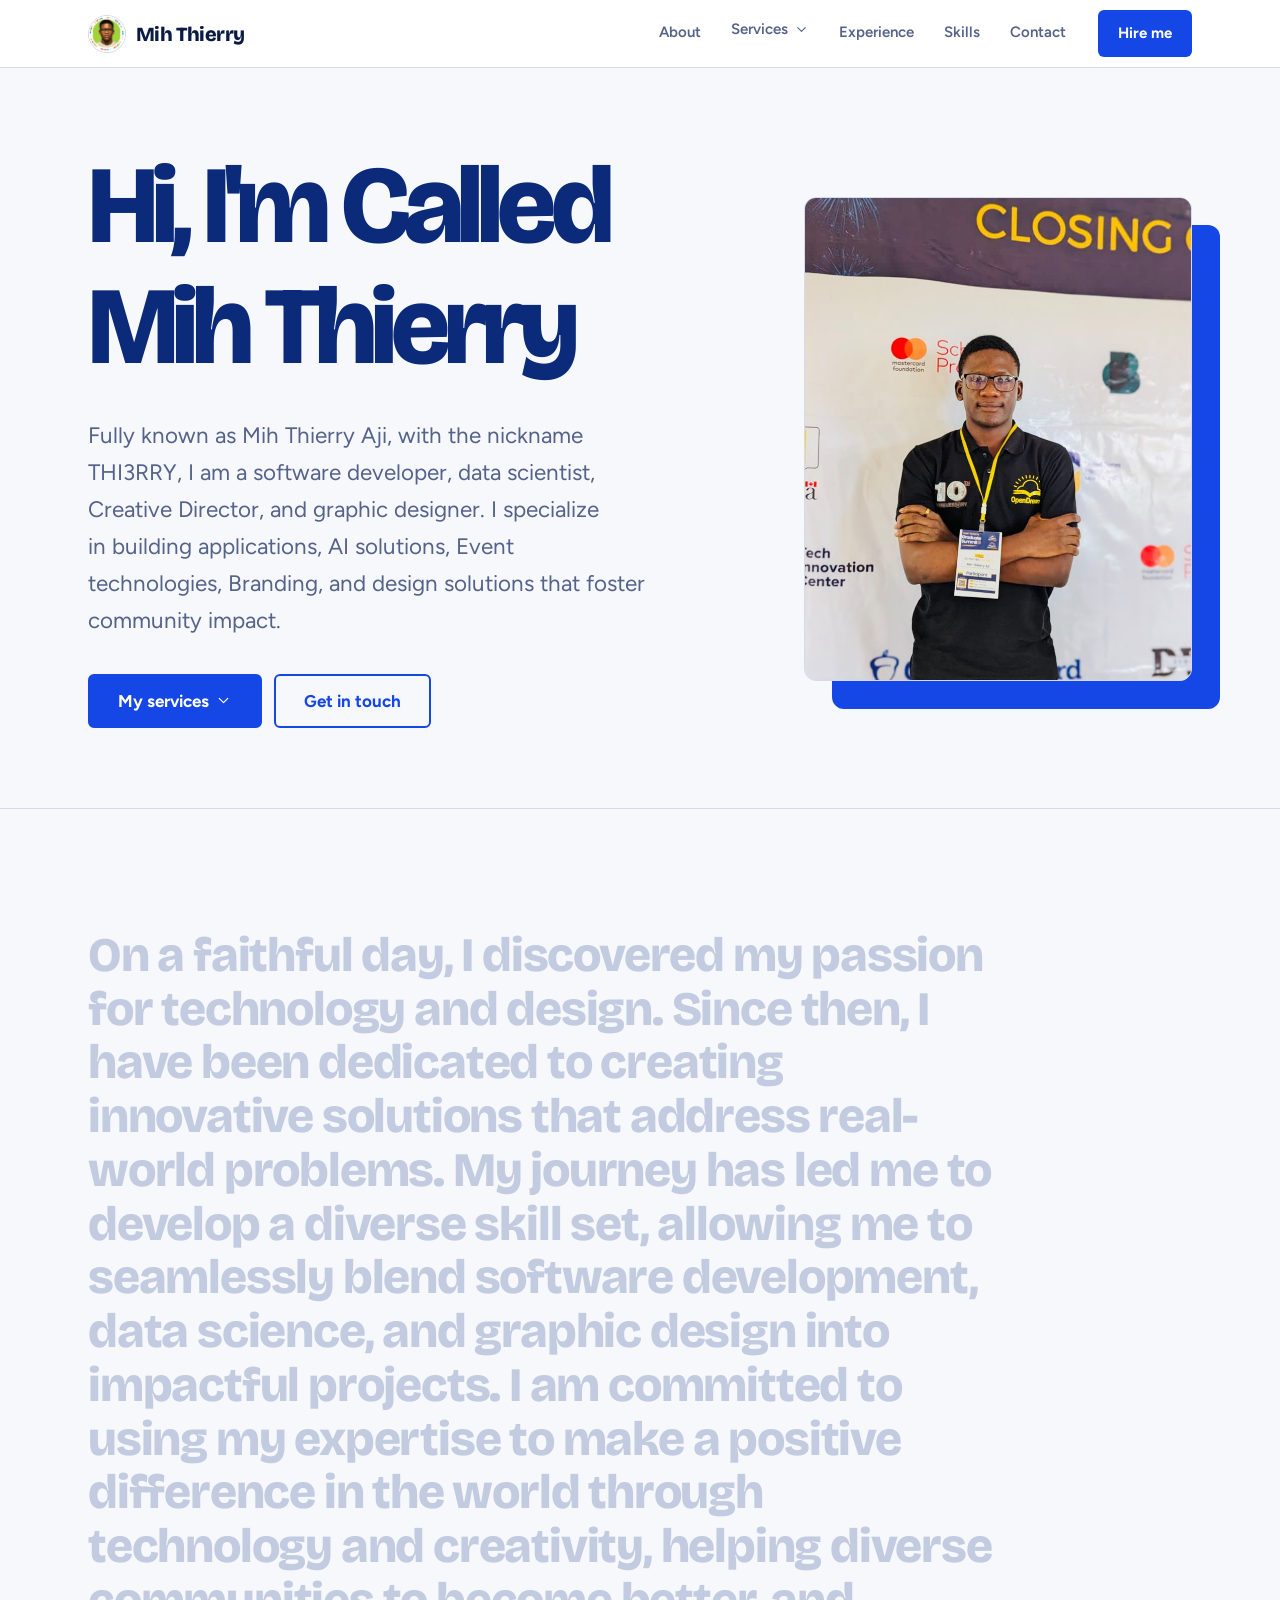
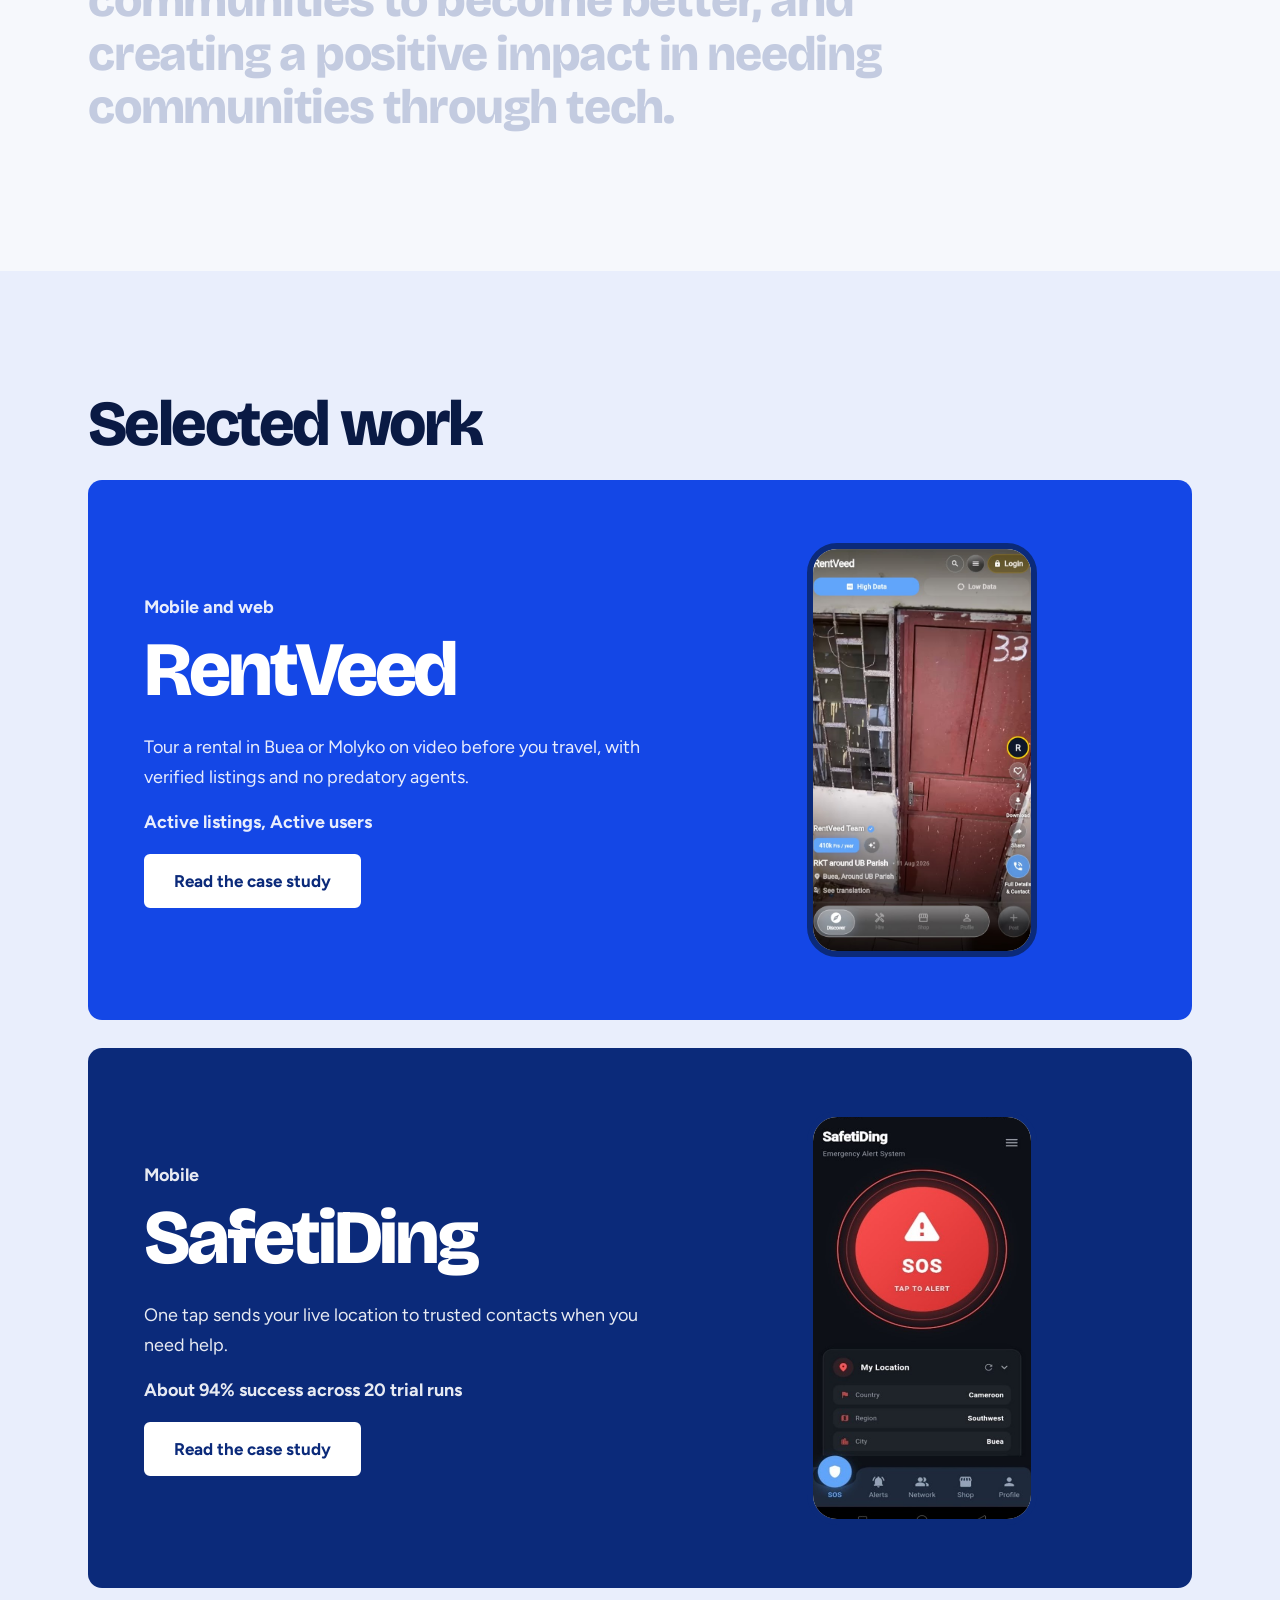
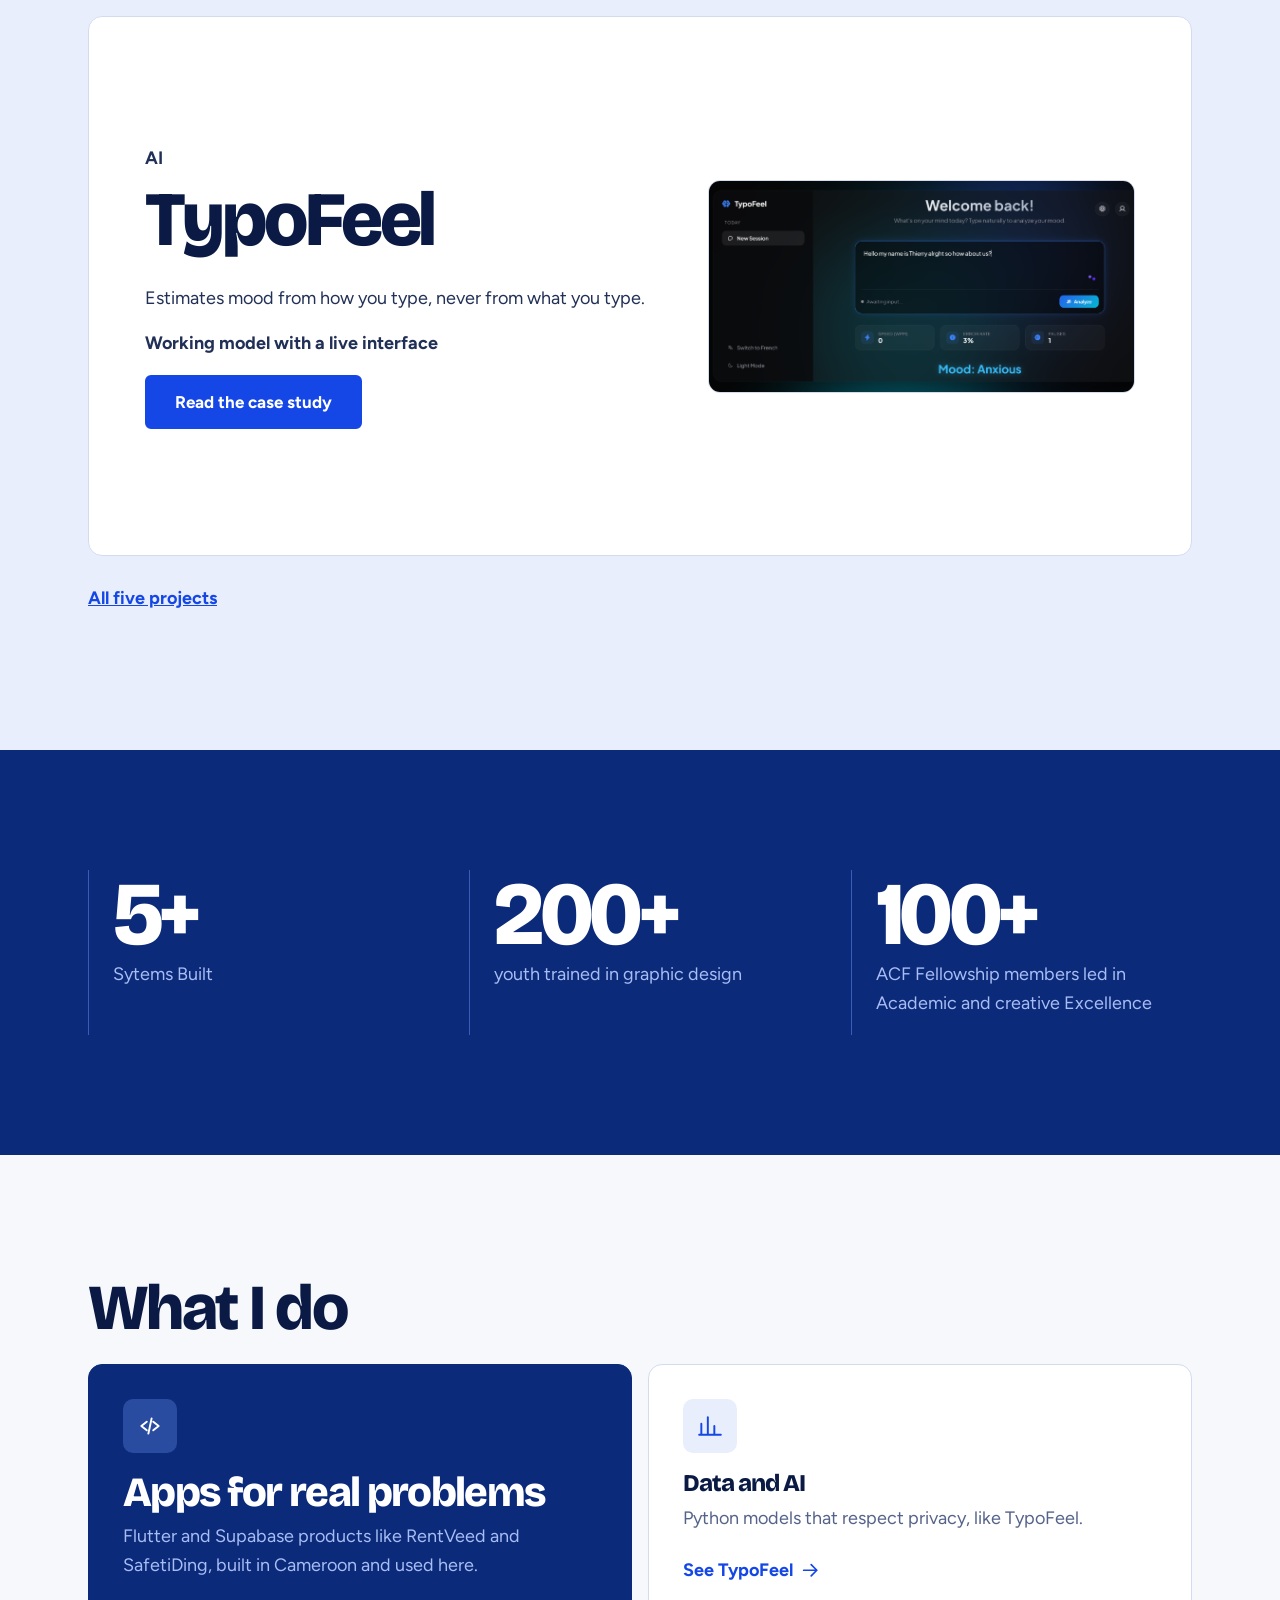
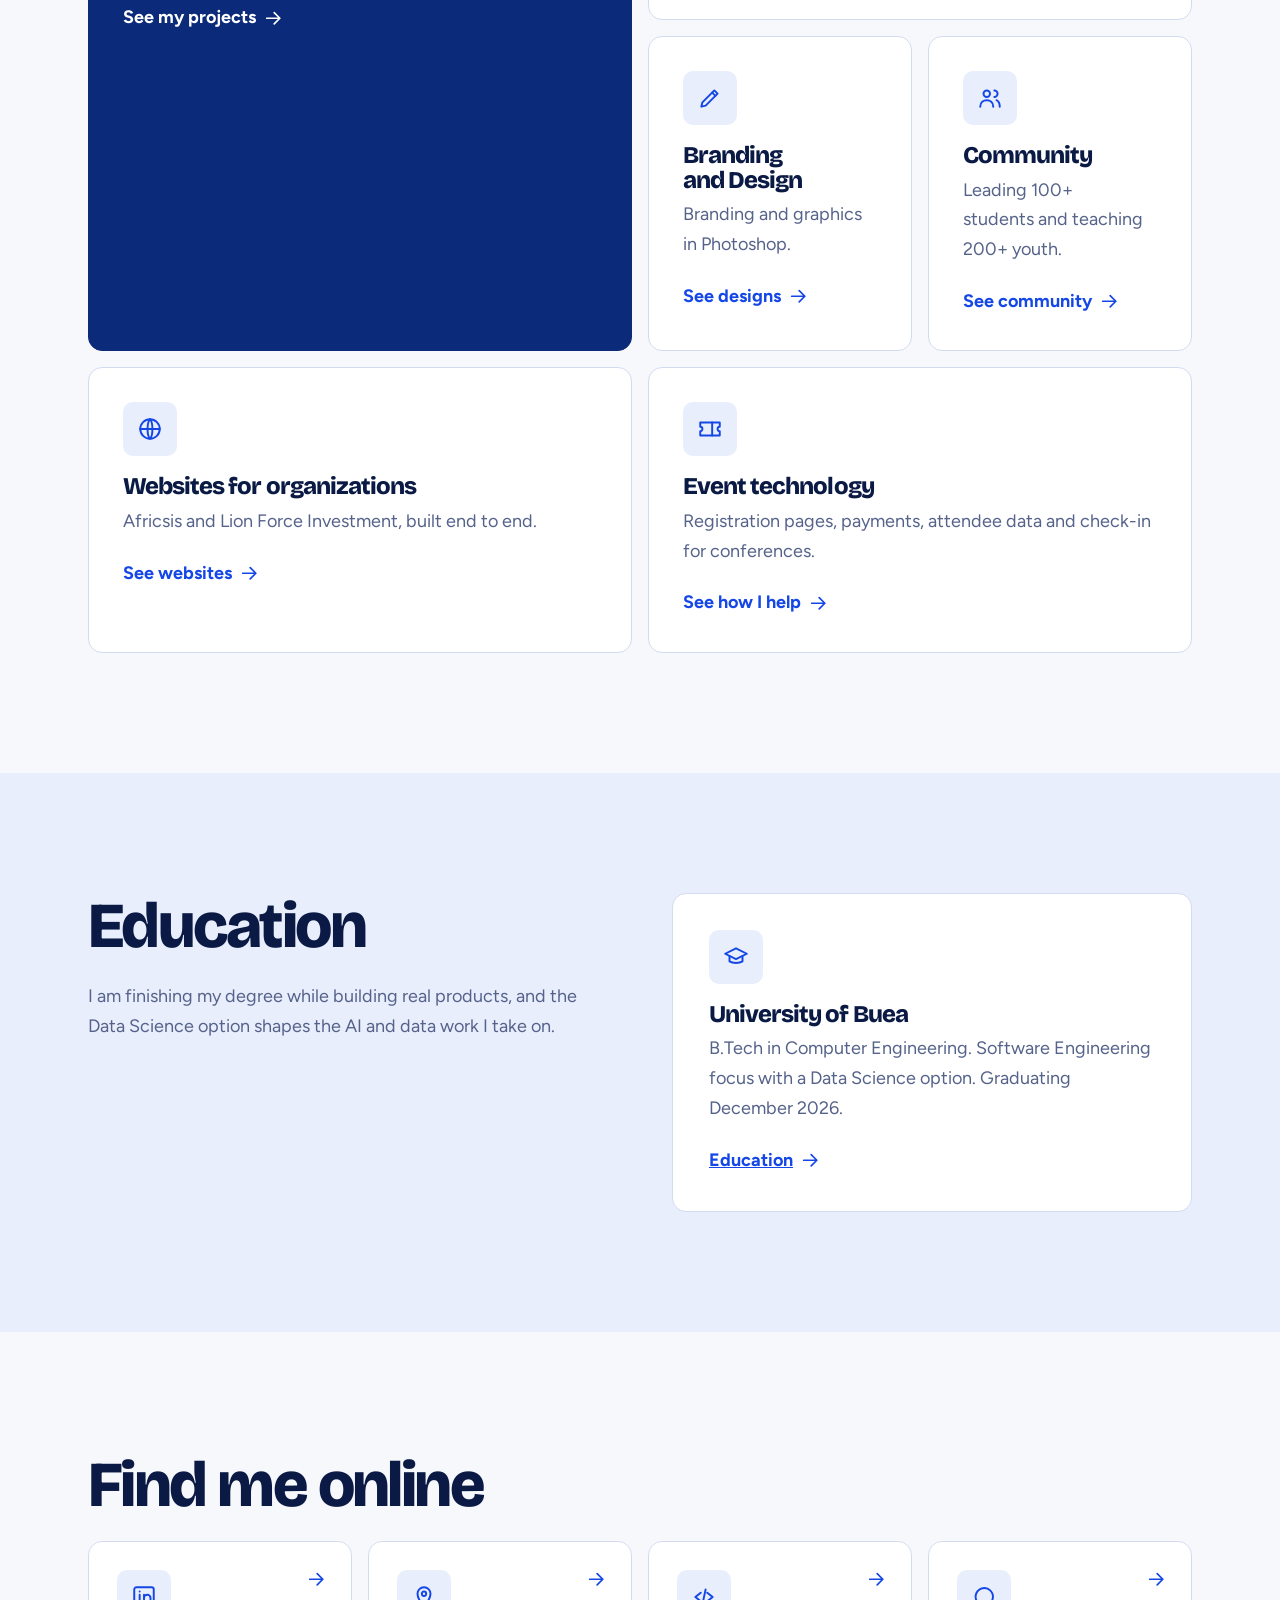
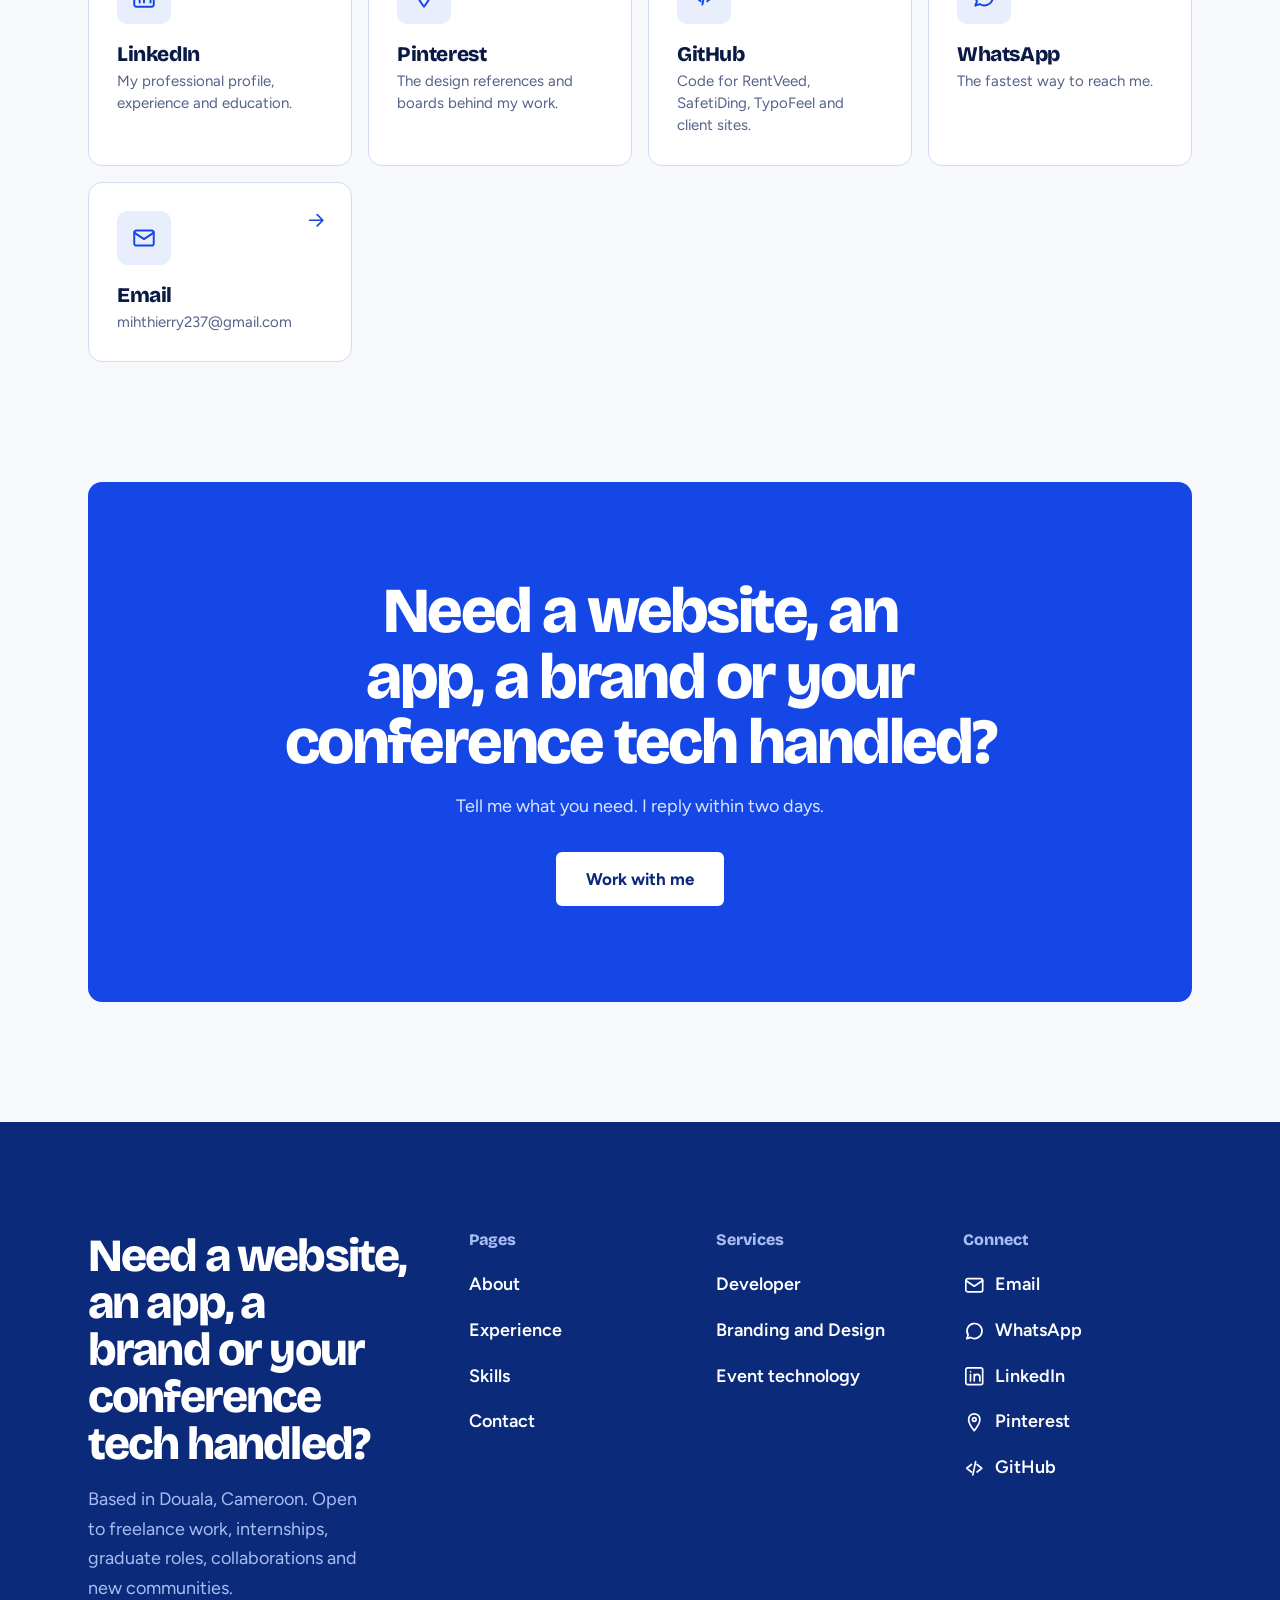
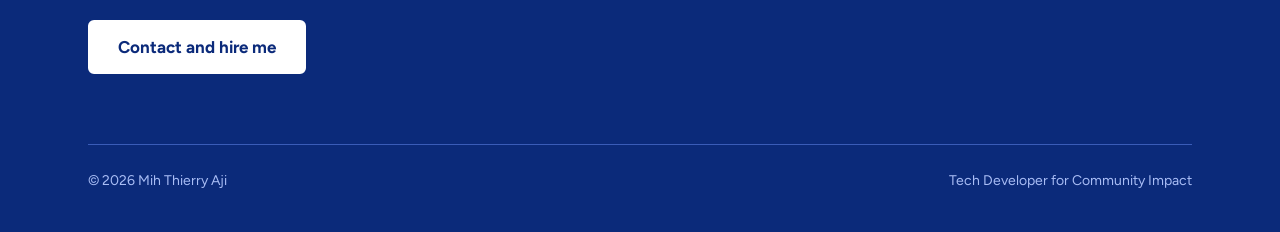
==== commit 229a9f3e: "Adding mihthierry.pages.dev to link to replace placeholder" ====
--- a/index.html
+++ b/index.html
@@ -24,6 +24,24 @@
         } else i.remove();
       }
     </script>
+    <!-- seo:start -->
+    <link rel="canonical" href="https://mihthierry.pages.dev/" />
+    <meta name="robots" content="index,follow,max-image-preview:large,max-snippet:-1" />
+    <meta name="author" content="Mih Thierry Aji" />
+    <meta property="og:type" content="website" />
+    <meta property="og:site_name" content="Mih Thierry Aji" />
+    <meta property="og:title" content="Mih Thierry | Software Developer, Graphic Designer and Data Scientist" />
+    <meta property="og:description" content="Software developer and Data Science graduate in Douala, Cameroon, building apps, AI and design for local problems." />
+    <meta property="og:url" content="https://mihthierry.pages.dev/" />
+    <meta property="og:image" content="https://mihthierry.pages.dev/images/home-hero-portrait.jpg" />
+    <meta property="og:locale" content="en" />
+    <meta name="twitter:card" content="summary_large_image" />
+    <meta name="twitter:title" content="Mih Thierry | Software Developer, Graphic Designer and Data Scientist" />
+    <meta name="twitter:description" content="Software developer and Data Science graduate in Douala, Cameroon, building apps, AI and design for local problems." />
+    <meta name="twitter:image" content="https://mihthierry.pages.dev/images/home-hero-portrait.jpg" />
+    <script type="application/ld+json">{"@context": "https://schema.org", "@type": "WebSite", "name": "Mih Thierry Aji Portfolio", "url": "https://mihthierry.pages.dev/", "inLanguage": "en"}</script>
+    <script type="application/ld+json">{"@context": "https://schema.org", "@type": "Person", "name": "Mih Thierry Aji", "url": "https://mihthierry.pages.dev/", "image": "https://mihthierry.pages.dev/images/home-hero-portrait.jpg", "jobTitle": "Software Developer, Graphic Designer and Data Scientist", "address": {"@type": "PostalAddress", "addressLocality": "Douala", "addressCountry": "CM"}, "sameAs": ["https://www.linkedin.com/in/mih-thierry-01a104377", "https://github.com/THI3RRY-ui", "https://pin.it/66Hg5fz6U"]}</script>
+    <!-- seo:end -->
     <link rel="stylesheet" href="css/style.css" />
   </head>
   <body data-page="index">
